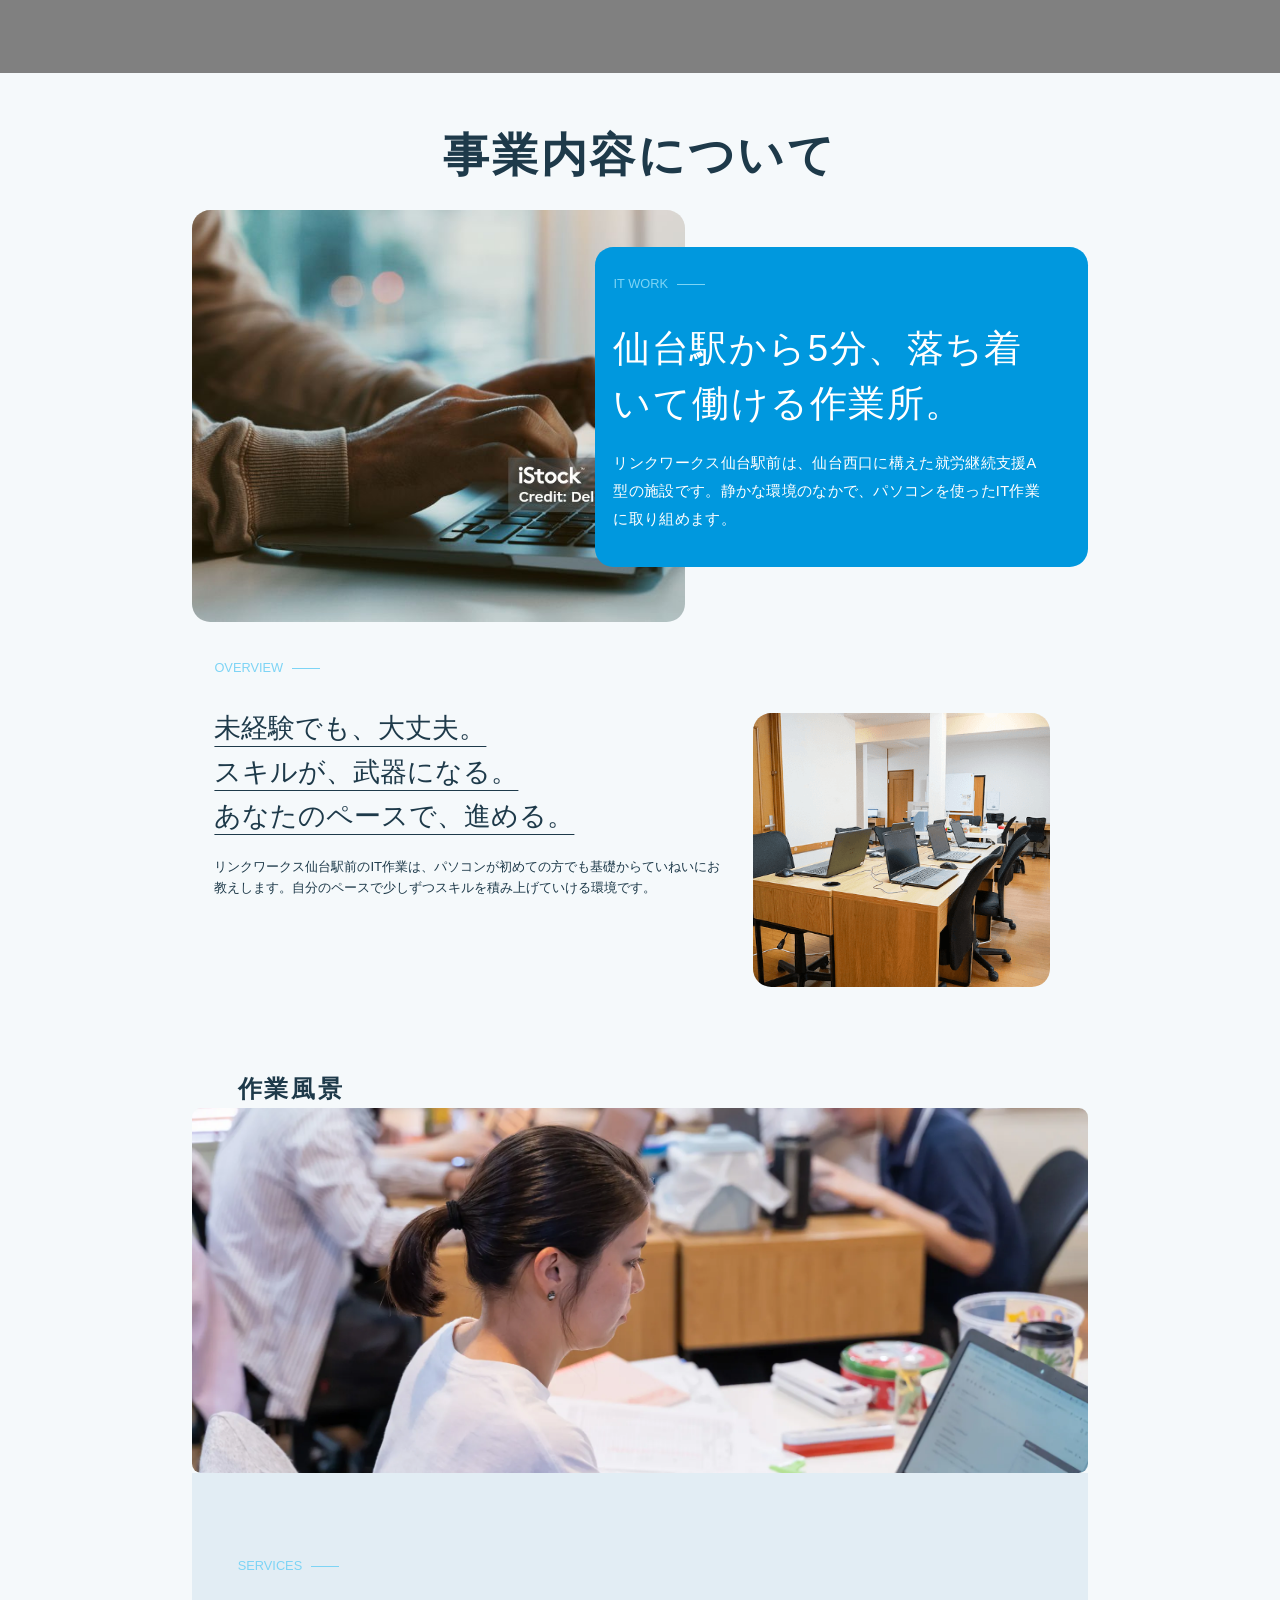
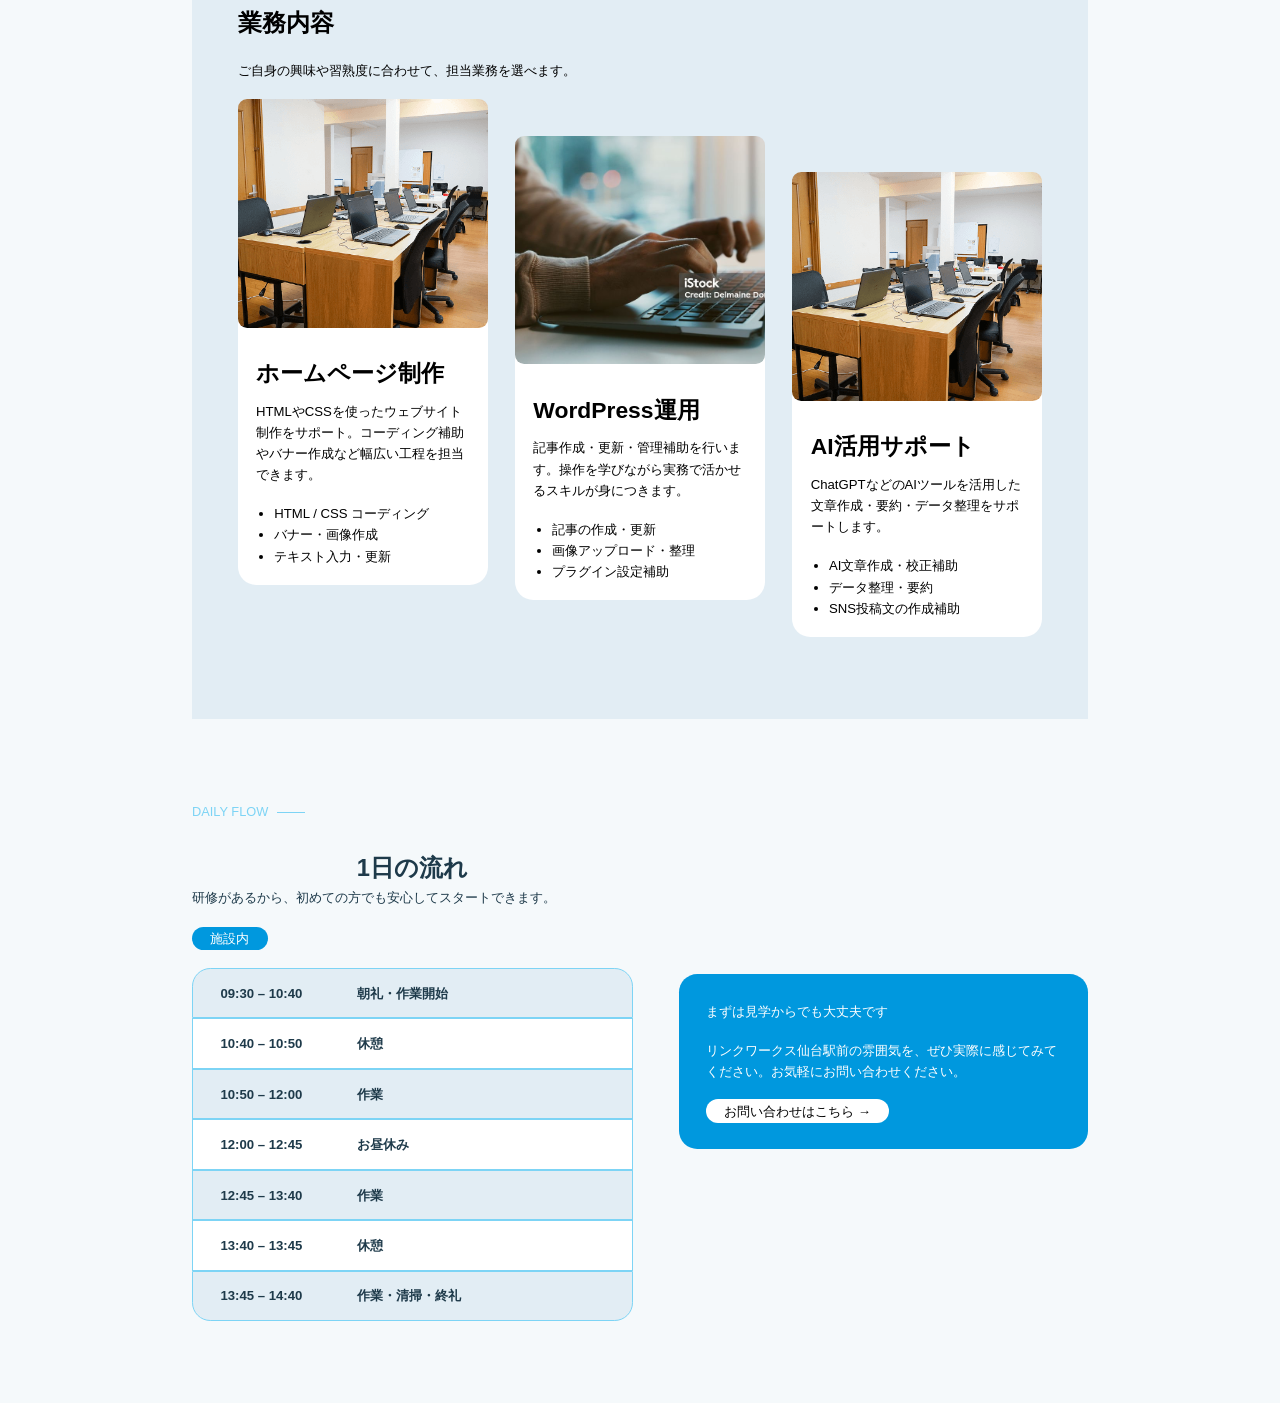
==== it_works.html @ bb48c573 "update" ====
<!doctype html>
<html lang="ja">
  <head>
    <meta charset="UTF-8" />
    <meta name="viewport" content="width=device-width, initial-scale=1.0" />
    <title>IT作業について | リンクワークス仙台駅前</title>
    <link rel="preconnect" href="https://fonts.googleapis.com" />
    <link rel="preconnect" href="https://fonts.gstatic.com" crossorigin />
    <link href="https://fonts.googleapis.com/css2?family=Noto+Serif+JP:wght@400;500;600;700&family=Zen+Maru+Gothic:wght@400;500;700&display=swap" rel="stylesheet" />
    <link rel="stylesheet" href="css/reset.css" />
    <link rel="stylesheet" href="css/style.css" />
    <link rel="stylesheet" href="css/it_works_style.css" />
  </head>
  <body>
    <header></header>
    <main>
      <!-- ===============================================
       メインビジュアル（画像＋パネル重ね）
       ============================================== -->
      <section class="hero_area">
        <h1 class="hero_title">事業内容について</h1>
        <img class="hero_image fade-up-el" src="img/IT作業風景.jpg" alt="デスク風景" />
        <!-- └ コンテンツ側（右） -->
        <div class="hero_content">
          <span class="main_label">IT WORK</span>
          <h2 class="hero_message">仙台駅から5分、落ち着いて働ける作業所。</h2>
          <p class="hero_description">リンクワークス仙台駅前は、仙台西口に構えた就労継続支援A型の施設です。静かな環境のなかで、パソコンを使ったIT作業に取り組めます。</p>
        </div>
      </section>
      <!-- ===============================================
       OVERVIEW【flex 横2列: テキスト側 + 画像側】
       =============================================== -->
      <section class="overview_area">
        <!-- └ テキスト側（左） -->
        <div class="overview_content">
          <span class="main_label">OVERVIEW</span>
          <h2 class="overview_title">未経験でも、大丈夫。<br />スキルが、武器になる。<br />あなたのペースで、進める。</h2>
          <p class="overview_description">リンクワークス仙台駅前のIT作業は、パソコンが初めての方でも基礎からていねいにお教えします。自分のペースで少しずつスキルを積み上げていける環境です。</p>
        </div>
        <!-- └ 画像側（右） -->
        <img class="overview_img" src="img/デスク風景.png" alt="落ち着いた雰囲気 of PC作業スペース" />
      </section>
      <!-- ===============================================
       作業風景
       =============================================== -->
      <section class="work_area">
        <h2 class="work_title">作業風景</h2>
        <img class="work_img" src="img/IT作業風景（ココア）.png" alt="" />
      </section>
      <!-- ===============================================
       業務内容【grid 横3列: カード + カード + カード】
       =============================================== -->
      <section class="service_area">
        <span class="main_label">SERVICES</span>
        <h2 class="service_title">業務内容</h2>
        <p class="service_lead">ご自身の興味や習熟度に合わせて、担当業務を選べます。</p>
        <!-- └ カードラッパー【flex 横3列: カード】 -->
        <div class="service_wrapper">
          <!-- └ カード -->
          <div class="service_item">
            <img class="service_img" src="img/デスク風景.png" alt="ホームページ制作の作業風景" />
            <p class="service_item_title">ホームページ制作</p>
            <p class="service_item_description">HTMLやCSSを使ったウェブサイト制作をサポート。コーディング補助やバナー作成など幅広い工程を担当できます。</p>
            <ul class="service_list">
              <li>HTML / CSS コーディング</li>
              <li>バナー・画像作成</li>
              <li>テキスト入力・更新</li>
            </ul>
          </div>
          <!-- └ カード -->
          <div class="service_item">
            <img class="service_img" src="img/IT作業風景.jpg" alt="WordPress運用の作業風景" />
            <p class="service_item_title">WordPress運用</p>
            <p class="service_item_description">記事作成・更新・管理補助を行います。操作を学びながら実務で活かせるスキルが身につきます。</p>
            <ul class="service_list">
              <li>記事の作成・更新</li>
              <li>画像アップロード・整理</li>
              <li>プラグイン設定補助</li>
            </ul>
          </div>
          <!-- └ カード -->
          <div class="service_item">
            <img class="service_img" src="img/デスク風景.png" alt="AI活用サポートの作業風景" />
            <p class="service_item_title">AI活用サポート</p>
            <p class="service_item_description">ChatGPTなどのAIツールを活用した文章作成・要約・データ整理をサポートします。</p>
            <ul class="service_list">
              <li>AI文章作成・校正補助</li>
              <li>データ整理・要約</li>
              <li>SNS投稿文の作成補助</li>
            </ul>
          </div>
        </div>
      </section>
      <!-- 一日の流れ CTAエリア -->
      <section class="flow_area">
        <!-- └ タイムライン側（左） -->
        <div class="flow_content">
          <span class="main_label">DAILY FLOW</span>
          <h2 class="flow_title">1日の流れ</h2>
          <p class="flow_lead">研修があるから、初めての方でも安心してスタートできます。</p>
          <button class="flow_button">施設内</button>
          <!-- タイムラインリスト -->
          <ul class="flow_list">
            <li class="flow_item">
              <span class="flow_time">09:30 – 10:40</span>
              <span class="flow_task">朝礼・作業開始</span>
            </li>
            <li class="flow_item">
              <span class="flow_time">10:40 – 10:50</span>
              <span class="flow_task">休憩</span>
            </li>
            <li class="flow_item">
              <span class="flow_time">10:50 – 12:00</span>
              <span class="flow_task">作業</span>
            </li>
            <li class="flow_item">
              <span class="flow_time">12:00 – 12:45</span>
              <span class="flow_task">お昼休み</span>
            </li>
            <li class="flow_item">
              <span class="flow_time">12:45 – 13:40</span>
              <span class="flow_task">作業</span>
            </li>
            <li class="flow_item">
              <span class="flow_time">13:40 – 13:45</span>
              <span class="flow_task">休憩</span>
            </li>
            <li class="flow_item">
              <span class="flow_time">13:45 – 14:40</span>
              <span class="flow_task">作業・清掃・終礼</span>
            </li>
          </ul>
        </div>
        <!-- └ CTAパネル側（右） -->
        <div class="flow_cta">
          <!-- CTAパネル -->
          <div class="cta_panel">
            <p class="cta_title">まずは見学からでも大丈夫です</p>
            <p class="cta_description">リンクワークス仙台駅前の雰囲気を、ぜひ実際に感じてみてください。お気軽にお問い合わせください。</p>
            <a class="cta_link" href="">お問い合わせはこちら →</a>
          </div>
        </div>
      </section>
    </main>
  </body>
</html>
---- css/style.css ----
/* デバイス共通 */
html {
  height: 100%;
}

body {
  height: 100%;
  font-size: 1.44rem;
  font-family: "M PLUS Rounded 1c", sans-serif;
}

main {
  width: 100%;
}

img {
  width: 100%;
  height: 100%;
}

header {
  width: 100%;
  height: 8rem;
  display: flex;
  justify-content: start;
  align-items: center;
  background-color: grey;
}

footer {
  width: 100%;
  height: 8rem;
  display: flex;
  justify-content: start;
  align-items: center;
  background-color: grey;
  position: sticky;
  top: 100vh;
}

h1 {
  font-family: "Noto Sans JP", sans-serif;
  font-weight: bold;
}

h2 {
  font-weight: bold;
}

/* PC表示 */
@media screen and (min-width:961px) {
  html {
    font-size: calc(10 / 1400 * 100vw);
  }

  body {
    width: 100%;
  }

  main,
  header,
  footer {
    padding: 0 15%;
  }

  h1 {
    font-size: 3.2rem;
  }

  h2 {
    font-size: 2.6rem;
  }

  h3 {
    font-size: 2.2rem;
  }
}

/* タブレット表示 */
@media screen and (max-width:960px) {
  html {
    font-size: calc(10 / 960 * 100vw);
  }

  main,
  header,
  footer {
    padding: 0 10%;
  }

  h1 {
    font-size: 2.8rem;
  }

  h2 {
    font-size: 2.4rem;
  }

  h3 {
    font-size: 2rem;
  }

}

/* スマホ表示 */
@media screen and (max-width:500px) {
  html {
    font-size: calc(10 / 500 * 100vw);
  }

  main,
  header,
  footer {
    padding: 0 5%;
  }

  h1 {
    font-size: 2.2rem;
  }

  h2 {
    font-size: 2rem;
  }

  h3 {
    font-size: 1.8rem;
  }

}
---- css/it_works_style.css ----
:root {
  --side-width: 5rem;
  --section-margin: 9rem; /* タイトルの上のラベル */
  --font-color: #1e3a4a;
  --cream: #f5f9fb; /* デフォルトの背景 */
}

body {
  color: var(--font-color);
  background: var(--cream);
  line-height: 1.6;
}

/* ┌─────────────────────────────────────────┐
   │ メインビジュアル                        │
   └─────────────────────────────────────────┘ */

/* メインビジュアル全体（画像＋パネル重ね） */
.hero_area {
  position: relative;
  padding-top: 5rem;
  margin-bottom: 4rem;
}

.hero_title {
  text-align: center;
  letter-spacing: 0.3rem;
  margin-bottom: 2rem;
  font-size: 5rem;
}

/* 背景画像（左） */
.hero_image {
  width: 55%;
  height: 45rem;
  object-fit: cover;
  border-radius: 2rem;
}

.fade-up-el {
  opacity: 1;
}

/* コンテンツパネル（右） */
.hero_content {
  position: absolute;
  bottom: 6rem;
  right: 0;
  width: 55%;
  height: 35rem;

  color: white;

  padding: 3rem 4rem 2rem 2rem;
  background-color: #0098de;
  border-radius: 2rem;
}

/* └ ラベル */
.main_label {
  display: block;
  font-size: 1.4rem;
  margin-bottom: 3rem;
  color: #7dd4f5;
}

.main_label::after {
  content: "";
  display: inline-block;

  width: 3rem;
  height: 0.1rem;
  background-color: #7dd4f5;

  vertical-align: middle;

  margin-left: 1rem;
}

/* └ 見出し */
.hero_message {
  font-size: 4rem;
  font-weight: 400;
  letter-spacing: 0.04em;
  line-height: 1.5;
  margin-bottom: 2rem;
}

/* └ 説明文 */
.hero_description {
  font-size: 1.6rem;
  letter-spacing: 0.02em;
  line-height: 1.9;
  margin-bottom: 2rem;
}

/* ┌─────────────────────────────────────────┐
   │ OVERVIEW                                │
   └─────────────────────────────────────────┘ */

/* 概要セクション */
.overview_area {
  display: flex;
  width: 95%;
  margin: 0 auto;
  gap: 3rem;
  margin-bottom: var(--section-margin);
}

/* └ テキスト側（左） */
.overview_content {
  width: 60%;
}

/* タイトル */
.overview_title {
  font-size: 3rem;
  font-weight: 400;
  text-decoration: underline;
  text-underline-offset: 1rem;
  text-decoration-thickness: 0.1rem;

  margin-bottom: 2rem;
}

/* └ 画像側（右） */
.overview_img {
  margin-top: 6rem;
  width: 35%;
  height: 30rem;
  object-fit: cover;
  border-radius: 2rem;
}

/* ┌─────────────────────────────────────────┐
   │ 作業風景                                │
   └─────────────────────────────────────────┘ */
.work_img {
  display: block;
  height: 40rem;
  object-fit: cover;
  margin: 0 auto;
  border-radius: 1rem;
}

.work_title {
  text-align: left;
  letter-spacing: 0.3rem;
  padding-left: var(--side-width);
}

/* ┌─────────────────────────────────────────┐
   │ 業務内容                                │
   └─────────────────────────────────────────┘ */

/* 業務内容エリア */
.service_area {
  padding: var(--section-margin) var(--side-width);
  margin-bottom: var(--section-margin);
  background-color: #e2edf4;
  color: black;
}

/* タイトル */
.service_title {
  margin-bottom: 2rem;
}

/* リード文 */
.service_lead {
  margin-bottom: 2rem;
}

/* カードラッパー */
.service_wrapper {
  display: flex;
  justify-content: space-between;
  align-items: flex-start;
  gap: 2rem;
}

/* └ カード */
.service_item {
  width: calc((100% - 6rem) / 3);
  background-color: white;
  border-radius: 2rem;
  color: black;
}

.service_item:nth-child(2) {
  margin-top: 4rem;
}
.service_item:nth-child(3) {
  margin-top: 8rem;
}

/* カード画像 */
.service_img {
  width: 100%;
  height: 25rem;
  object-fit: cover;
  border-radius: 1rem;
  margin-bottom: 3rem;
}

/* カードタイトル */
.service_item_title {
  font-size: 2.5rem;
  font-weight: bold;
  margin-bottom: 1rem;
  padding-left: 2rem;
}

/* カード説明文 */
.service_item_description {
  padding: 0 2rem;
  margin-bottom: 2rem;
}

/* リスト */
.service_list {
  padding: 0 2rem 2rem 4rem;
}

/* リスト項目 */
.service_list li {
  list-style: disc;
}

/* ┌─────────────────────────────────────────┐
   │ 一日の流れ　CTA                        │
   └─────────────────────────────────────────┘ */

/* 一日の流れ CTAエリア */
.flow_area {
  display: flex;
  align-items: center;
  justify-content: center;
  gap: 5rem;
  padding-bottom: var(--section-margin);
}

/* └ タイムライン側（左） */
.flow_content {
  width: 80%;
}

/* タイトル */
.flow_title {
  text-align: center;
}

/* リード文 */
.flow_lead {
  margin-bottom: 2rem;
}

/* 施設内ボタン */
.flow_button {
  padding: 0.1rem 2rem;
  background-color: #0098de;
  color: white;
  border-radius: 2rem;
  margin-bottom: 2rem;
}

/* タイムラインリスト */
.flow_list {
  list-style: none;
}

/* タイムラインの各行 */
.flow_item {
  display: flex;
  justify-content: flex-start;
  align-items: center;
  padding: 1rem;

  border-top: 0.1rem solid #7dd4f5;
  border-right: 0.1rem solid #7dd4f5;
  border-left: 0.1rem solid #7dd4f5;
  border-bottom: 0.1rem solid #7dd4f5;
}

.flow_item:nth-child(1) {
  border-radius: 2rem 2rem 0 0;
}

.flow_item:nth-last-child(1) {
  border-radius: 0 0 2rem 2rem;
}

.flow_item:nth-child(odd) {
  font-weight: bold;
  background-color: #e2edf4;
}

.flow_item:nth-child(even) {
  font-weight: bold;
  background-color: white;
}

/* └ 時刻（左） */
.flow_time {
  padding: 0.5rem 2rem;
}

/* └ 作業内容（右） */
.flow_task {
  padding-left: 4rem;
  display: block;
}

/* CTAパネル */
.cta_panel {
  padding: 3rem;
  background-color: #0098de;
  border-radius: 2rem;
  color: white;
}

/* CTAタイトル */
.cta_title {
  margin-bottom: 2rem;
}

/* CTA説明文 */
.cta_description {
  margin-bottom: 2rem;
}

/* CTAリンク */
.cta_link {
  background-color: white;
  color: black;
  padding: 0.5rem 2rem;
  border-radius: 2rem;
}
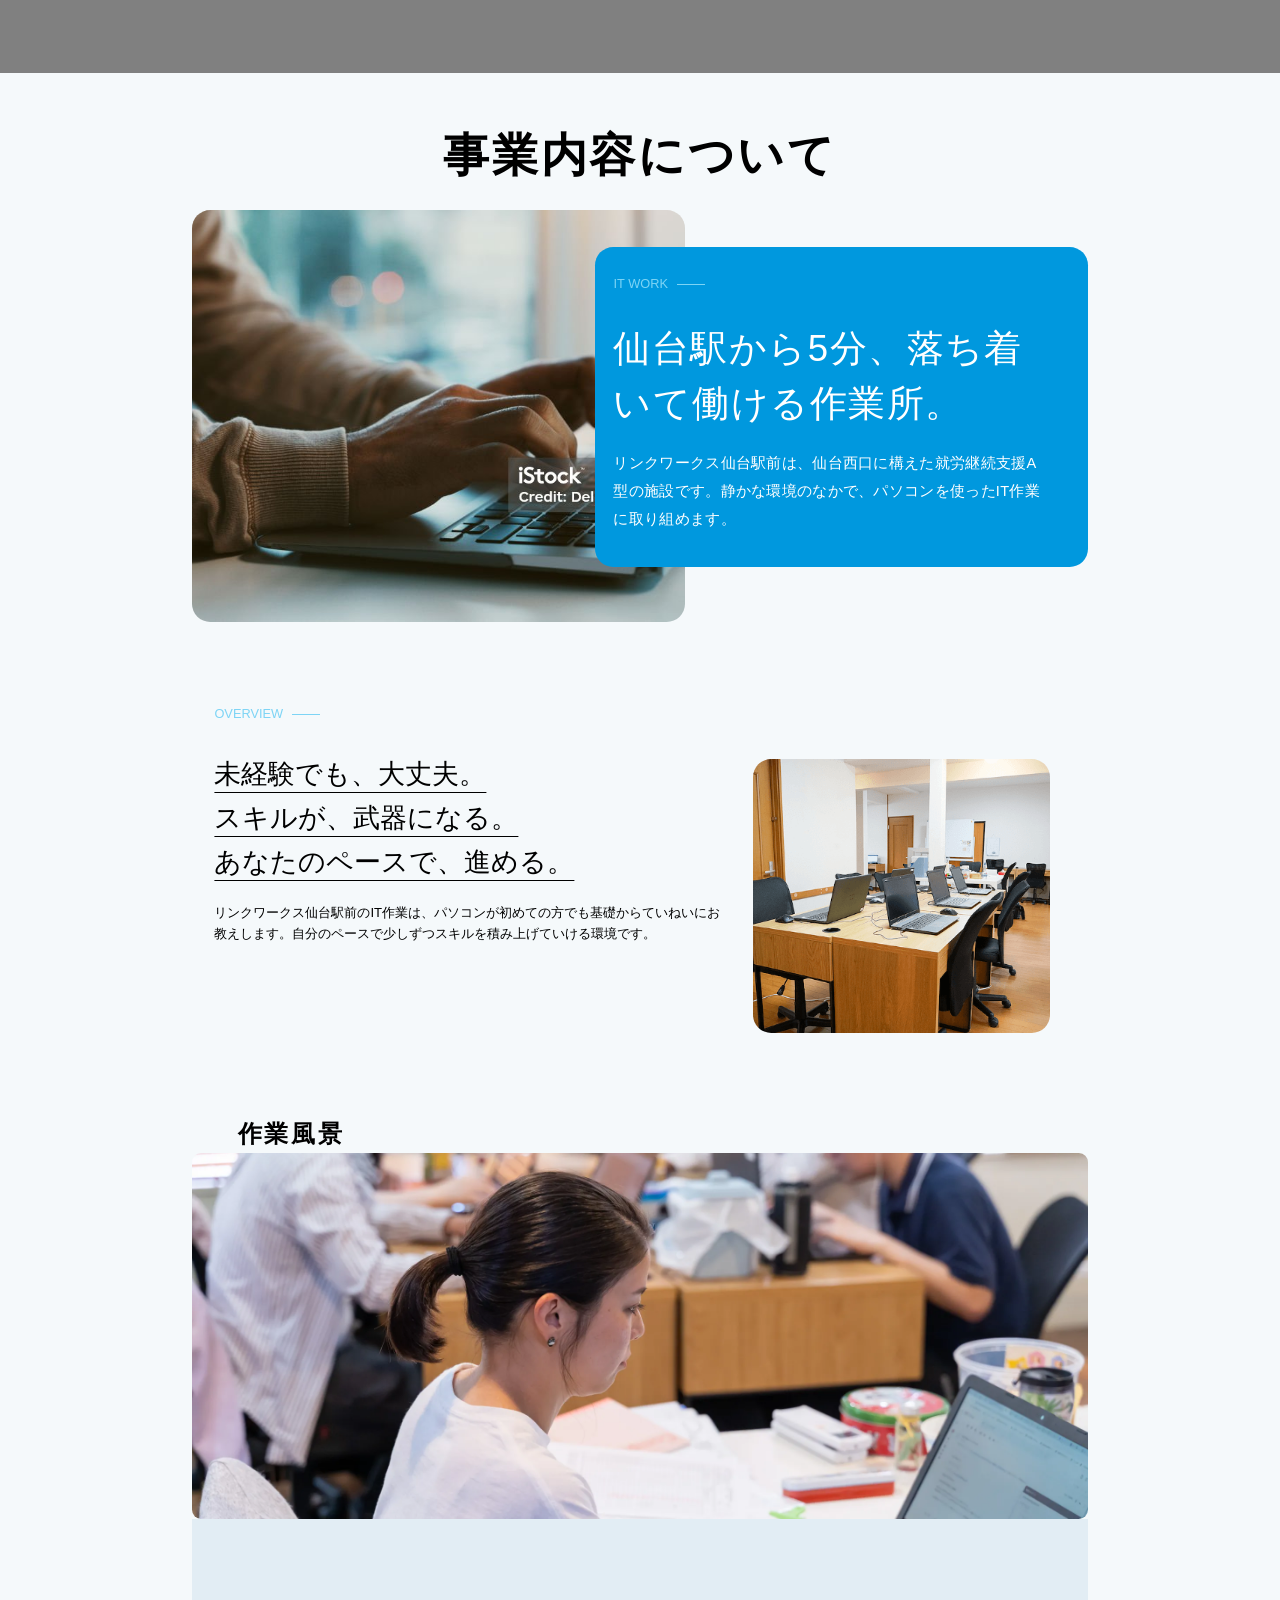
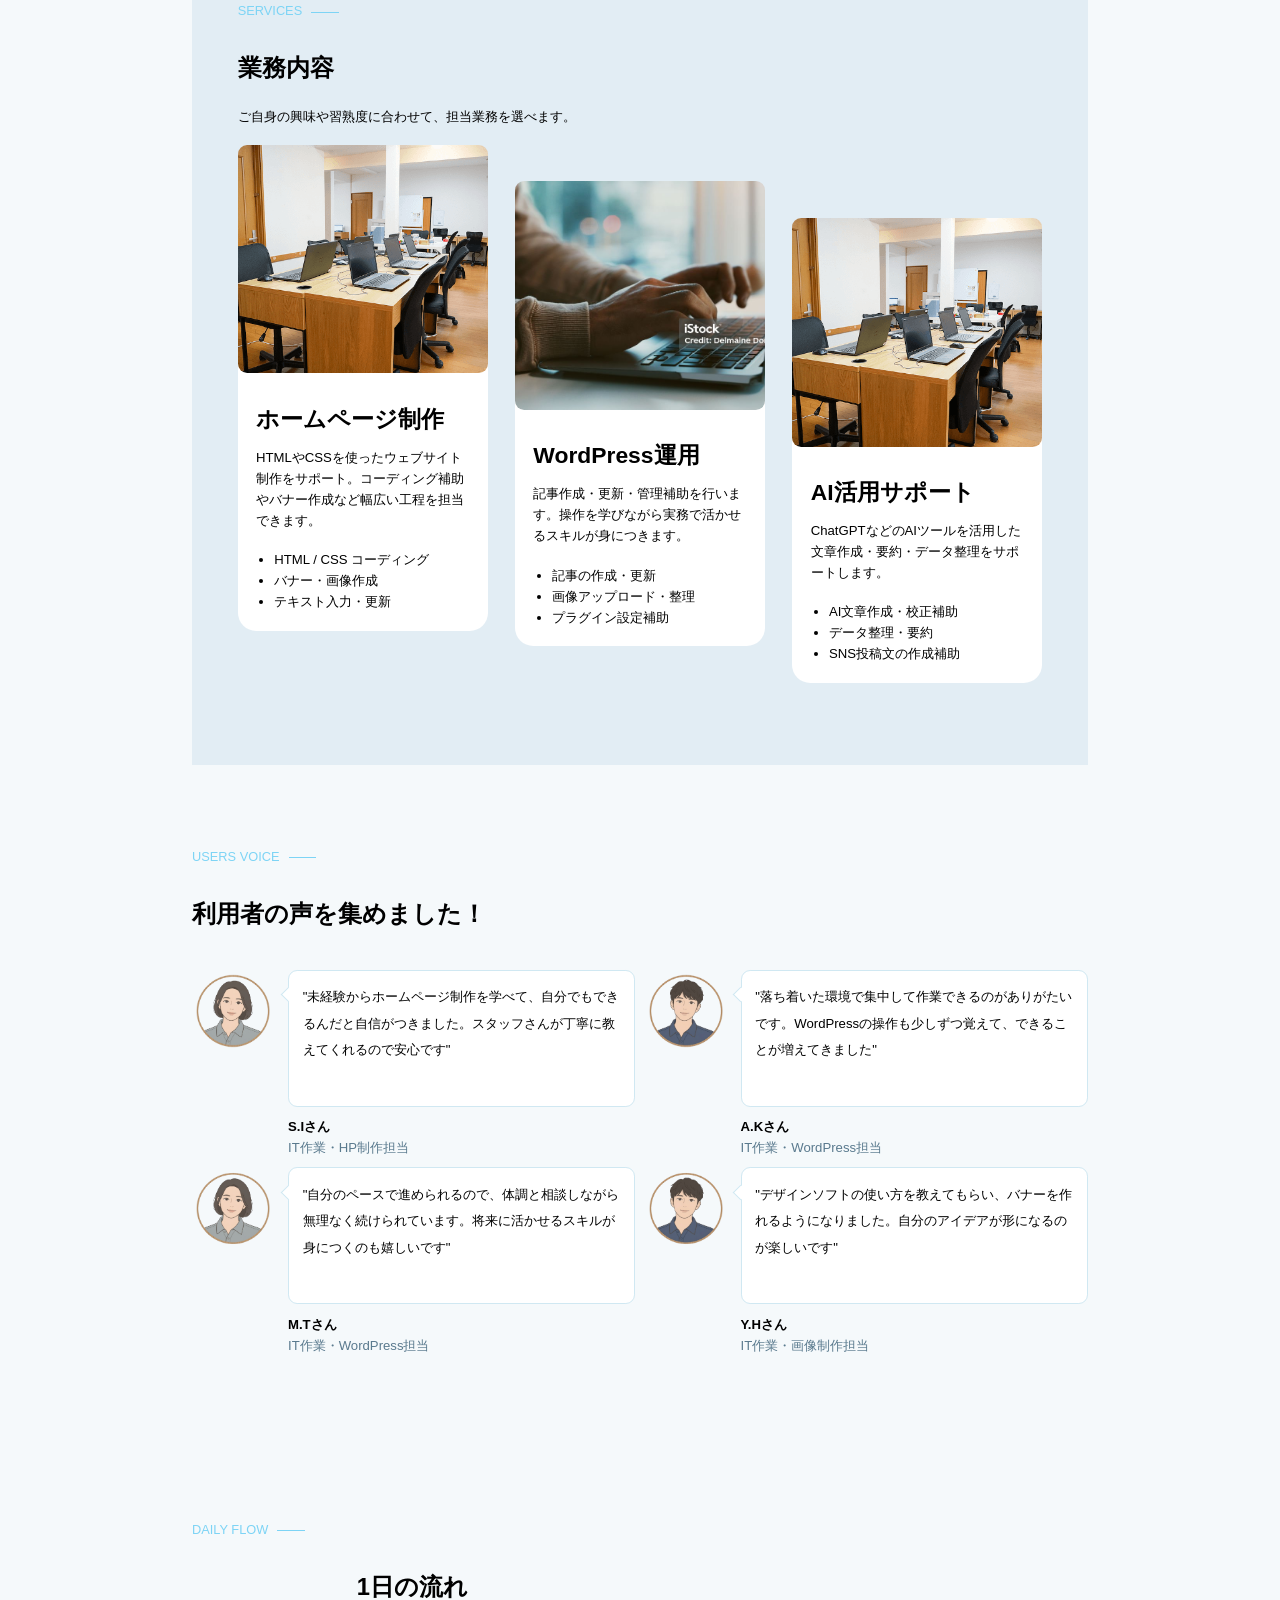
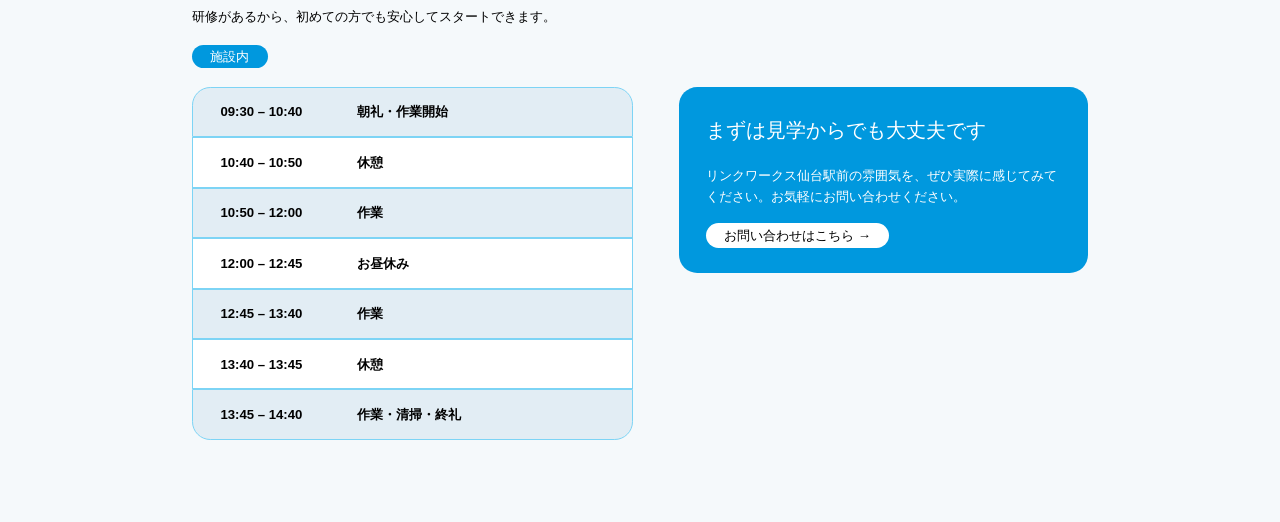
==== commit 35305dd4: "update" ====
--- a/it_works.html
+++ b/it_works.html
@@ -9,7 +9,7 @@
     <link href="https://fonts.googleapis.com/css2?family=Noto+Serif+JP:wght@400;500;600;700&family=Zen+Maru+Gothic:wght@400;500;700&display=swap" rel="stylesheet" />
     <link rel="stylesheet" href="css/reset.css" />
     <link rel="stylesheet" href="css/style.css" />
-    <link rel="stylesheet" href="css/it_works_style.css" />
+    <link rel="stylesheet" href="css/it_light_works.css" />
   </head>
   <body>
     <header></header>
@@ -38,7 +38,7 @@
           <p class="overview_description">リンクワークス仙台駅前のIT作業は、パソコンが初めての方でも基礎からていねいにお教えします。自分のペースで少しずつスキルを積み上げていける環境です。</p>
         </div>
         <!-- └ 画像側（右） -->
-        <img class="overview_img" src="img/デスク風景.png" alt="落ち着いた雰囲気 of PC作業スペース" />
+        <img class="overview_img" src="img/デスク風景.png" alt="落ち着いた雰囲気のPC作業スペース" />
       </section>
       <!-- ===============================================
        作業風景
@@ -48,7 +48,7 @@
         <img class="work_img" src="img/IT作業風景（ココア）.png" alt="" />
       </section>
       <!-- ===============================================
-       業務内容【grid 横3列: カード + カード + カード】
+       業務内容
        =============================================== -->
       <section class="service_area">
         <span class="main_label">SERVICES</span>
@@ -59,7 +59,7 @@
           <!-- └ カード -->
           <div class="service_item">
             <img class="service_img" src="img/デスク風景.png" alt="ホームページ制作の作業風景" />
-            <p class="service_item_title">ホームページ制作</p>
+            <h3 class="service_item_title">ホームページ制作</h3>
             <p class="service_item_description">HTMLやCSSを使ったウェブサイト制作をサポート。コーディング補助やバナー作成など幅広い工程を担当できます。</p>
             <ul class="service_list">
               <li>HTML / CSS コーディング</li>
@@ -70,7 +70,7 @@
           <!-- └ カード -->
           <div class="service_item">
             <img class="service_img" src="img/IT作業風景.jpg" alt="WordPress運用の作業風景" />
-            <p class="service_item_title">WordPress運用</p>
+            <h3 class="service_item_title">WordPress運用</h3>
             <p class="service_item_description">記事作成・更新・管理補助を行います。操作を学びながら実務で活かせるスキルが身につきます。</p>
             <ul class="service_list">
               <li>記事の作成・更新</li>
@@ -81,7 +81,7 @@
           <!-- └ カード -->
           <div class="service_item">
             <img class="service_img" src="img/デスク風景.png" alt="AI活用サポートの作業風景" />
-            <p class="service_item_title">AI活用サポート</p>
+            <h3 class="service_item_title">AI活用サポート</h3>
             <p class="service_item_description">ChatGPTなどのAIツールを活用した文章作成・要約・データ整理をサポートします。</p>
             <ul class="service_list">
               <li>AI文章作成・校正補助</li>
@@ -91,7 +91,61 @@
           </div>
         </div>
       </section>
-      <!-- 一日の流れ CTAエリア -->
+      <!-- ===============================================
+       利用者の声
+       =============================================== -->
+      <section class="voice_area">
+        <span class="main_label">USERS VOICE</span>
+        <h2 class="voice_title">利用者の声を集めました！</h2>
+        <div class="voice_wrapper">
+          <div class="voice_card">
+            <div class="voice_photo">
+              <img src="img/女性_利用者の声.png" alt="S.Iさん" />
+            </div>
+            <div class="voice_body">
+              <p class="voice_quote">"未経験からホームページ制作を学べて、自分でもできるんだと自信がつきました。スタッフさんが丁寧に教えてくれるので安心です"</p>
+              <p class="voice_name">S.Iさん</p>
+              <p class="voice_role">IT作業・HP制作担当</p>
+            </div>
+          </div>
+
+          <div class="voice_card">
+            <div class="voice_photo">
+              <img src="img/男性_利用者の声.png" alt="A.Kさん" />
+            </div>
+            <div class="voice_body">
+              <p class="voice_quote">"落ち着いた環境で集中して作業できるのがありがたいです。WordPressの操作も少しずつ覚えて、できることが増えてきました"</p>
+              <p class="voice_name">A.Kさん</p>
+              <p class="voice_role">IT作業・WordPress担当</p>
+            </div>
+          </div>
+
+          <div class="voice_card">
+            <div class="voice_photo">
+              <img src="img/女性_利用者の声.png" alt="M.Tさん" />
+            </div>
+            <div class="voice_body">
+              <p class="voice_quote">"自分のペースで進められるので、体調と相談しながら無理なく続けられています。将来に活かせるスキルが身につくのも嬉しいです"</p>
+              <p class="voice_name">M.Tさん</p>
+              <p class="voice_role">IT作業・WordPress担当</p>
+            </div>
+          </div>
+
+          <div class="voice_card">
+            <div class="voice_photo">
+              <img src="img/男性_利用者の声.png" alt="Y.Hさん" />
+            </div>
+            <div class="voice_body">
+              <p class="voice_quote">"デザインソフトの使い方を教えてもらい、バナーを作れるようになりました。自分のアイデアが形になるのが楽しいです"</p>
+              <p class="voice_name">Y.Hさん</p>
+              <p class="voice_role">IT作業・画像制作担当</p>
+            </div>
+          </div>
+        </div>
+      </section>
+      <!-- ===============================================
+       一日の流れ CTAエリア
+       =============================================== -->
       <section class="flow_area">
         <!-- └ タイムライン側（左） -->
         <div class="flow_content">
@@ -135,9 +189,9 @@
         <div class="flow_cta">
           <!-- CTAパネル -->
           <div class="cta_panel">
-            <p class="cta_title">まずは見学からでも大丈夫です</p>
+            <h3 class="cta_title">まずは見学からでも大丈夫です</h3>
             <p class="cta_description">リンクワークス仙台駅前の雰囲気を、ぜひ実際に感じてみてください。お気軽にお問い合わせください。</p>
-            <a class="cta_link" href="">お問い合わせはこちら →</a>
+            <a class="cta_link" href="#">お問い合わせはこちら →</a>
           </div>
         </div>
       </section>
--- a/css/it_light_works.css
+++ b/css/it_light_works.css
@@ -0,0 +1,510 @@
+:root {
+  --side-width: 5rem;
+  --section-margin: 9rem; /* セクション間のマージン */
+  --cream: #f5f9fb; /* デフォルトの背景 */
+}
+
+body {
+  background: var(--cream);
+  line-height: 1.6;
+}
+
+/* ┌─────────────────────────────────────────┐
+   │ メインビジュアル                        │
+   └─────────────────────────────────────────┘ */
+
+/* メインビジュアル全体（画像＋パネル重ね） */
+.hero_area {
+  position: relative;
+  padding-top: 5rem;
+  margin-bottom: var(--section-margin);
+}
+
+.hero_title {
+  text-align: center;
+  letter-spacing: 0.3rem;
+  margin-bottom: 2rem;
+  font-size: 5rem;
+}
+
+/* 背景画像（左） */
+.hero_image {
+  width: 55%;
+  height: 45rem;
+  object-fit: cover;
+  border-radius: 2rem;
+}
+
+/* コンテンツパネル（右） */
+.hero_content {
+  position: absolute;
+  bottom: 6rem;
+  right: 0;
+  width: 55%;
+  height: 35rem;
+
+  color: white;
+
+  padding: 3rem 4rem 2rem 2rem;
+  background-color: #0098de;
+  border-radius: 2rem;
+}
+
+/* └ ラベル */
+.main_label {
+  display: block;
+  font-size: 1.4rem;
+  margin-bottom: 3rem;
+  color: #7dd4f5;
+}
+
+.main_label::after {
+  content: "";
+  display: inline-block;
+
+  width: 3rem;
+  height: 0.1rem;
+  background-color: #7dd4f5;
+
+  vertical-align: middle;
+
+  margin-left: 1rem;
+}
+
+/* └ 見出し */
+.hero_message {
+  font-size: 4rem;
+  font-weight: 400;
+  letter-spacing: 0.04em;
+  line-height: 1.5;
+  margin-bottom: 2rem;
+}
+
+/* └ 説明文 */
+.hero_description {
+  font-size: 1.6rem;
+  letter-spacing: 0.02em;
+  line-height: 1.9;
+  margin-bottom: 2rem;
+}
+
+/* ┌─────────────────────────────────────────┐
+   │ OVERVIEW                                │
+   └─────────────────────────────────────────┘ */
+
+/* 概要セクション */
+.overview_area {
+  display: flex;
+  width: 95%;
+  margin: 0 auto;
+  gap: 3rem;
+  margin-bottom: var(--section-margin);
+}
+
+/* └ テキスト側（左） */
+.overview_content {
+  width: 60%;
+}
+
+/* タイトル */
+.overview_title {
+  font-size: 3rem;
+  font-weight: 400;
+  text-decoration: underline;
+  text-underline-offset: 1rem;
+  text-decoration-thickness: 0.1rem;
+
+  margin-bottom: 2rem;
+}
+
+/* └ 画像側（右） */
+.overview_img {
+  margin-top: 6rem;
+  width: 35%;
+  height: 30rem;
+  object-fit: cover;
+  border-radius: 2rem;
+}
+
+/* ┌─────────────────────────────────────────┐
+   │ 作業風景                                │
+   └─────────────────────────────────────────┘ */
+.work_img {
+  display: block;
+  height: 40rem;
+  object-fit: cover;
+  margin: 0 auto;
+  border-radius: 1rem;
+}
+
+.work_title {
+  text-align: left;
+  letter-spacing: 0.3rem;
+  padding-left: var(--side-width);
+}
+
+/* ┌─────────────────────────────────────────┐
+   │ 業務内容                                │
+   └─────────────────────────────────────────┘ */
+
+/* 業務内容エリア */
+.service_area {
+  padding: var(--section-margin) var(--side-width);
+  margin-bottom: var(--section-margin);
+  background-color: #e2edf4;
+  color: black;
+}
+
+/* タイトル */
+.service_title {
+  margin-bottom: 2rem;
+}
+
+/* リード文 */
+.service_lead {
+  margin-bottom: 2rem;
+}
+
+/* カードラッパー */
+.service_wrapper {
+  display: flex;
+  justify-content: space-between;
+  align-items: flex-start;
+  gap: 2rem;
+}
+
+/* └ カード */
+.service_item {
+  width: calc((100% - 6rem) / 3);
+  background-color: white;
+  border-radius: 2rem;
+}
+
+.service_item:nth-child(2) {
+  margin-top: 4rem;
+}
+.service_item:nth-child(3) {
+  margin-top: 8rem;
+}
+
+/* カード画像 */
+.service_img {
+  width: 100%;
+  height: 25rem;
+  object-fit: cover;
+  border-radius: 1rem;
+  margin-bottom: 3rem;
+}
+
+/* カードタイトル */
+.service_item_title {
+  font-size: 2.5rem;
+  font-weight: bold;
+  margin-bottom: 1rem;
+  padding-left: 2rem;
+}
+
+/* カード説明文 */
+.service_item_description {
+  padding: 0 2rem;
+  margin-bottom: 2rem;
+}
+
+/* リスト */
+.service_list {
+  padding: 0 2rem 2rem 4rem;
+}
+
+/* リスト項目 */
+.service_list li {
+  list-style: disc;
+}
+
+/* ┌─────────────────────────────────────────┐
+   │ 利用者の声                              │
+   └─────────────────────────────────────────┘ */
+
+/* セクション全体 */
+.voice_area {
+  padding-bottom: var(--section-margin);
+  margin-bottom: var(--section-margin);
+}
+
+.voice_title {
+  text-align: left;
+  margin-bottom: 4rem;
+}
+
+/* 2列グリッド */
+.voice_wrapper {
+  display: grid;
+  grid-template-columns: 1fr 1fr;
+  gap: 1rem;
+}
+
+/* カード: 写真(左) + 吹き出し+名前(右) */
+.voice_card {
+  display: flex;
+  gap: 1.5rem;
+  align-items: flex-start;
+}
+
+/* 丸い写真 */
+.voice_photo {
+  flex-shrink: 0;
+  width: 9rem;
+  height: 9rem;
+  border-radius: 50%;
+  overflow: hidden;
+}
+
+.voice_photo img {
+  width: 100%;
+  height: 100%;
+  object-fit: cover;
+}
+
+/* 吹き出し本体 */
+.voice_quote {
+  position: relative;
+  background: white;
+  border: 0.1rem solid #d0e8f2;
+  border-radius: 1rem;
+  padding: 1.5rem;
+  line-height: 2;
+  margin-bottom: 1rem;
+  min-height: 15rem;
+}
+
+/* 吹き出しの三角 */
+.voice_quote::before {
+  content: "";
+  position: absolute;
+  left: -0.7rem;
+  top: 2rem;
+  width: 1.2rem;
+  height: 1.2rem;
+  background: white;
+  border-left: 0.1rem solid #d0e8f2;
+  border-bottom: 0.1rem solid #d0e8f2;
+  transform: rotate(45deg);
+}
+
+/* 名前・役割 */
+.voice_name {
+  font-weight: bold;
+}
+
+.voice_role {
+  color: #5a7a8e;
+}
+
+/* ┌─────────────────────────────────────────┐
+   │ 一日の流れ　CTA                        │
+   └─────────────────────────────────────────┘ */
+
+/* 一日の流れ CTAエリア */
+.flow_area {
+  display: flex;
+  align-items: center;
+  justify-content: center;
+  gap: 5rem;
+  padding-bottom: var(--section-margin);
+}
+
+/* └ タイムライン側（左） */
+.flow_content {
+  width: 80%;
+}
+
+/* タイトル */
+.flow_title {
+  text-align: center;
+}
+
+/* リード文 */
+.flow_lead {
+  margin-bottom: 2rem;
+}
+
+/* 施設内ボタン */
+.flow_button {
+  padding: 0.1rem 2rem;
+  background-color: #0098de;
+  color: white;
+  border-radius: 2rem;
+  margin-bottom: 2rem;
+}
+
+/* タイムラインリスト */
+.flow_list {
+  list-style: none;
+}
+
+/* タイムラインの各行 */
+.flow_item {
+  display: flex;
+  justify-content: flex-start;
+  align-items: center;
+  padding: 1rem;
+  font-weight: bold;
+
+  border: 0.1rem solid #7dd4f5;
+}
+
+.flow_item:nth-child(1) {
+  border-radius: 2rem 2rem 0 0;
+}
+
+.flow_item:nth-last-child(1) {
+  border-radius: 0 0 2rem 2rem;
+}
+
+.flow_item:nth-child(odd) {
+  background-color: #e2edf4;
+}
+
+.flow_item:nth-child(even) {
+  background-color: white;
+}
+
+/* └ 時刻（左） */
+.flow_time {
+  padding: 0.5rem 2rem;
+}
+
+/* └ 作業内容（右） */
+.flow_task {
+  padding-left: 4rem;
+}
+
+/* CTAパネル */
+.cta_panel {
+  padding: 3rem;
+  background-color: #0098de;
+  border-radius: 2rem;
+  color: white;
+}
+
+/* CTAタイトル */
+.cta_title {
+  margin-bottom: 2rem;
+}
+
+/* CTA説明文 */
+.cta_description {
+  margin-bottom: 2rem;
+}
+
+/* CTAリンク */
+.cta_link {
+  background-color: white;
+  color: black;
+  padding: 0.5rem 2rem;
+  border-radius: 2rem;
+}
+
+/* ┌─────────────────────────────────────────┐
+   │ タブレット　向けレスポンシブ                   │
+   └─────────────────────────────────────────┘ */
+
+@media (max-width: 960px) {
+  /* └ 見出し */
+  .hero_message {
+    font-size: 3rem;
+  }
+}
+
+/* ┌─────────────────────────────────────────┐
+   │ スマホ　向けレスポンシブ                   │
+   └─────────────────────────────────────────┘ */
+
+@media (max-width: 500px) {
+  :root {
+    --side-width: 1rem;
+  }
+
+  /* ┌─────────────────────────────────────────┐
+   │ メインビジュアル                        │
+   └─────────────────────────────────────────┘ */
+
+  /* メインビジュアル全体（画像＋パネル重ね） */
+  .hero_area {
+    display: flex;
+    flex-direction: column;
+    gap: 3rem;
+  }
+
+  .hero_title {
+    font-size: 4rem;
+  }
+
+  /* コンテンツパネル（右） */
+  .hero_content {
+    position: static;
+    width: 100%;
+    height: 43rem;
+  }
+
+  /* 背景画像（左） */
+  .hero_image {
+    width: 100%;
+  }
+
+  /* └ テキスト側（左） */
+  .overview_content {
+    width: 100%;
+  }
+
+  /* タイトル */
+  .overview_title {
+    width: 100%;
+    font-size: 2.3rem;
+  }
+
+  /* └ 画像側（右） */
+  .overview_img {
+    display: none;
+  }
+
+  /* ┌─────────────────────────────────────────┐
+   │ 利用者の声                              │
+   └─────────────────────────────────────────┘ */
+
+  /* 2列グリッド */
+  .voice_wrapper {
+    grid-template-columns: 1fr;
+  }
+
+  /* ┌─────────────────────────────────────────┐
+   │ 業務内容                                │
+   └─────────────────────────────────────────┘ */
+
+  /* カードラッパー */
+  .service_wrapper {
+    flex-direction: column;
+    align-items: center;
+    gap: 3rem;
+  }
+
+  /* └ カード */
+  .service_item {
+    width: 100%;
+  }
+
+  .service_item:nth-child(2) {
+    margin-top: 0rem;
+  }
+  .service_item:nth-child(3) {
+    margin-top: 0rem;
+  }
+
+  /* ┌─────────────────────────────────────────┐
+   │ 一日の流れ　CTA                        │
+   └─────────────────────────────────────────┘ */
+  /* 一日の流れ CTAエリア */
+  .flow_area {
+    flex-direction: column;
+    gap: 3rem;
+  }
+}
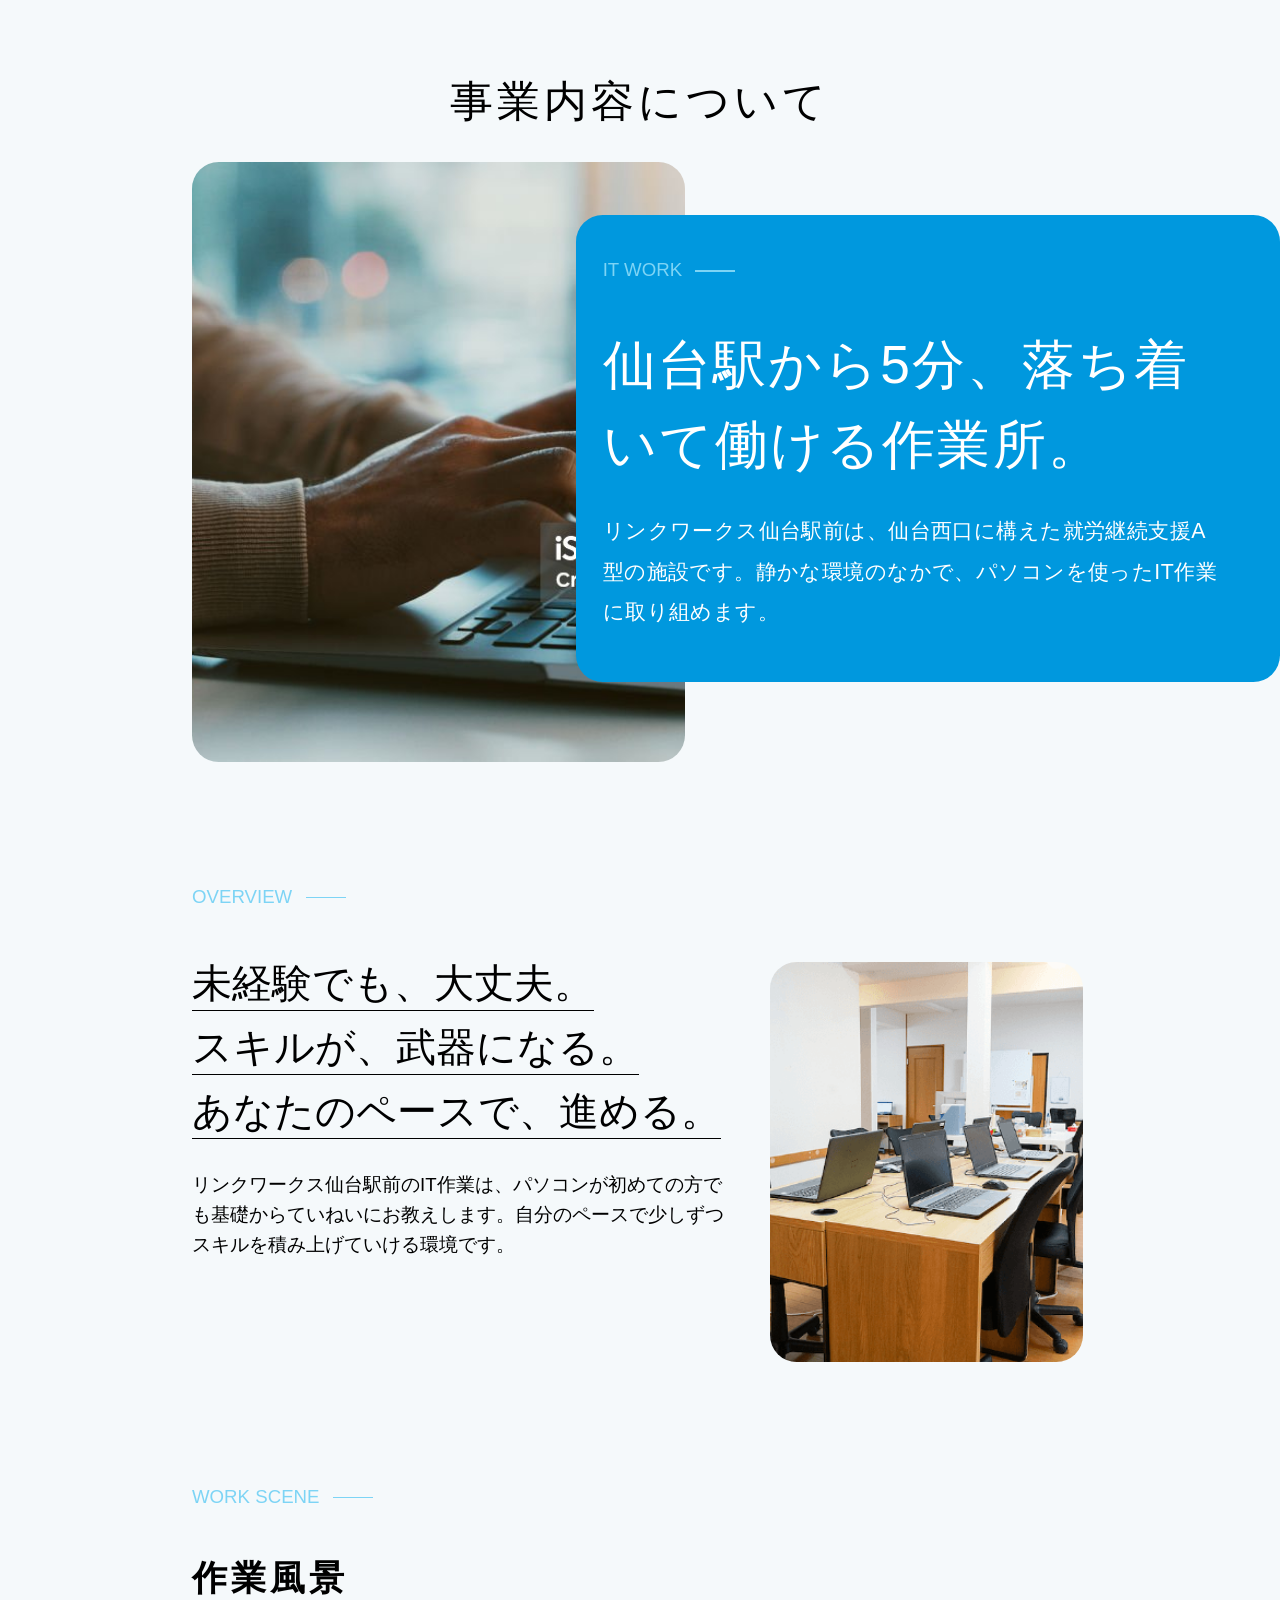
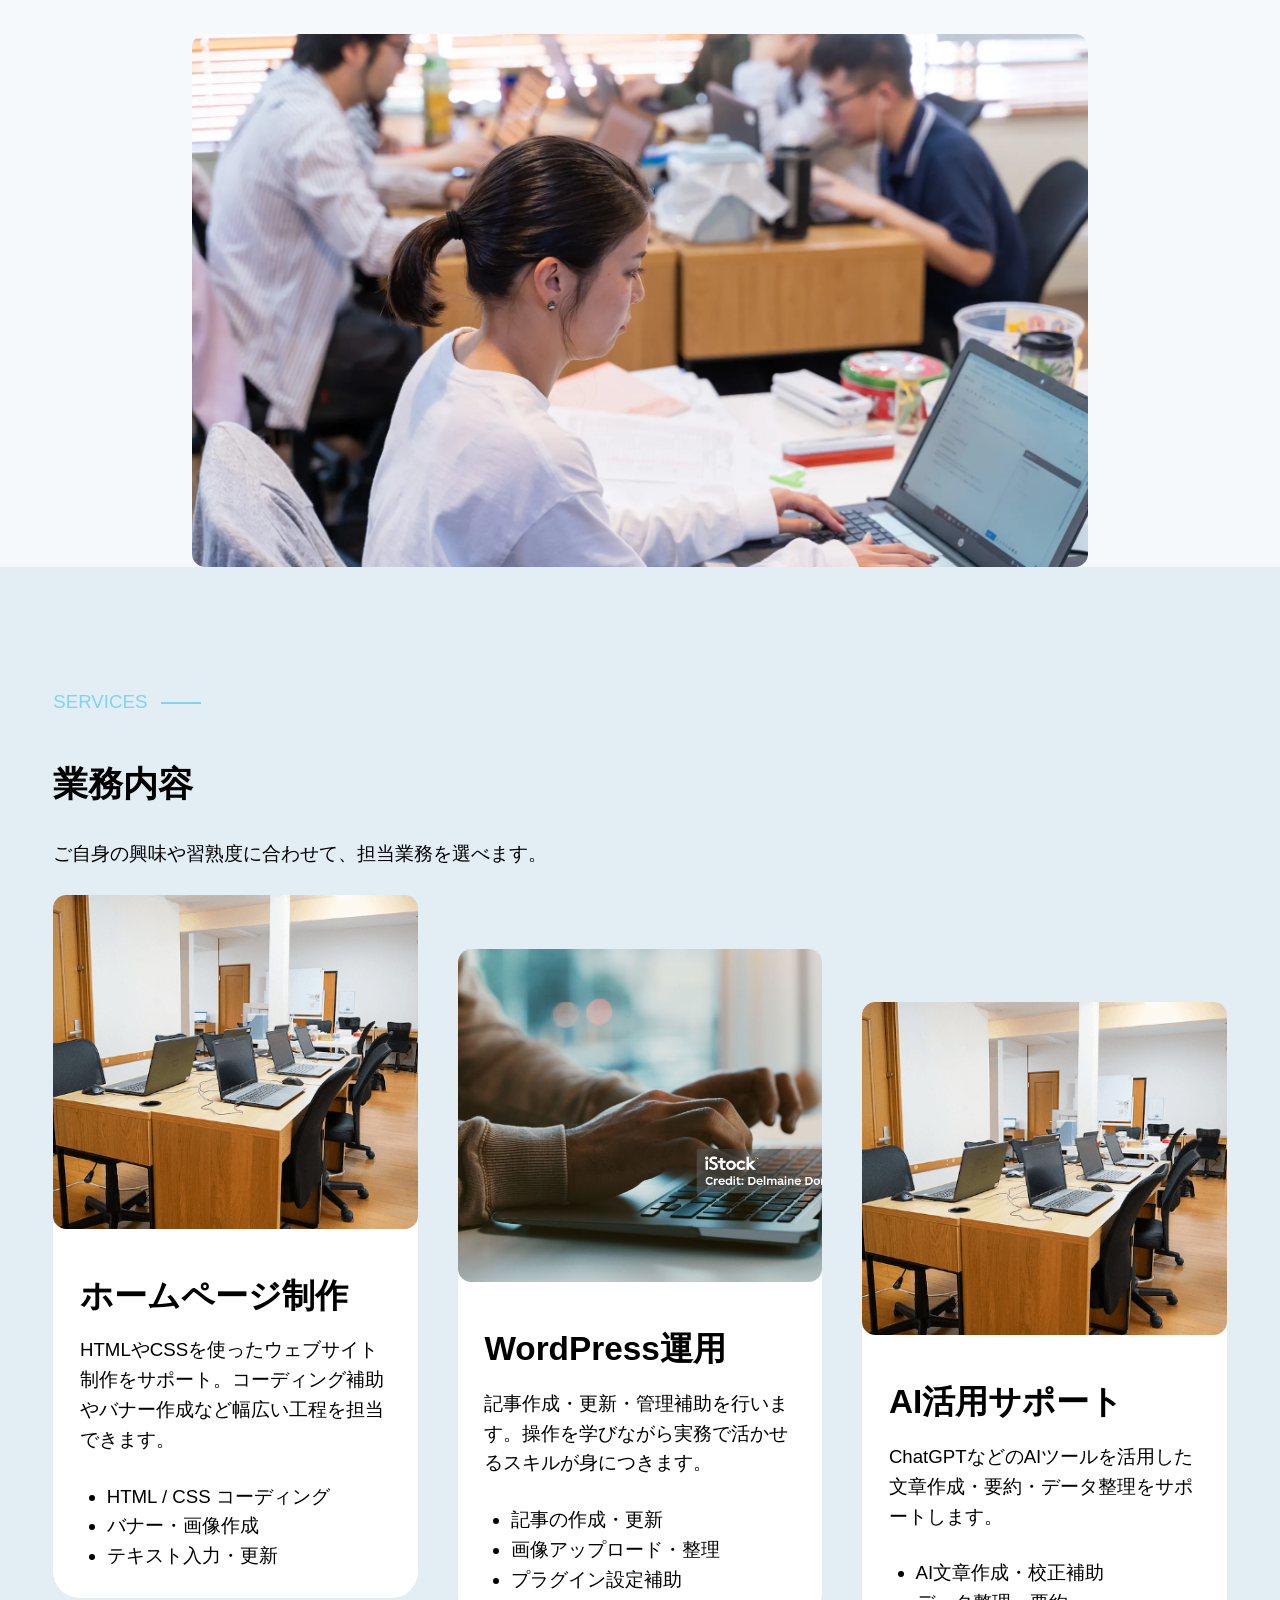
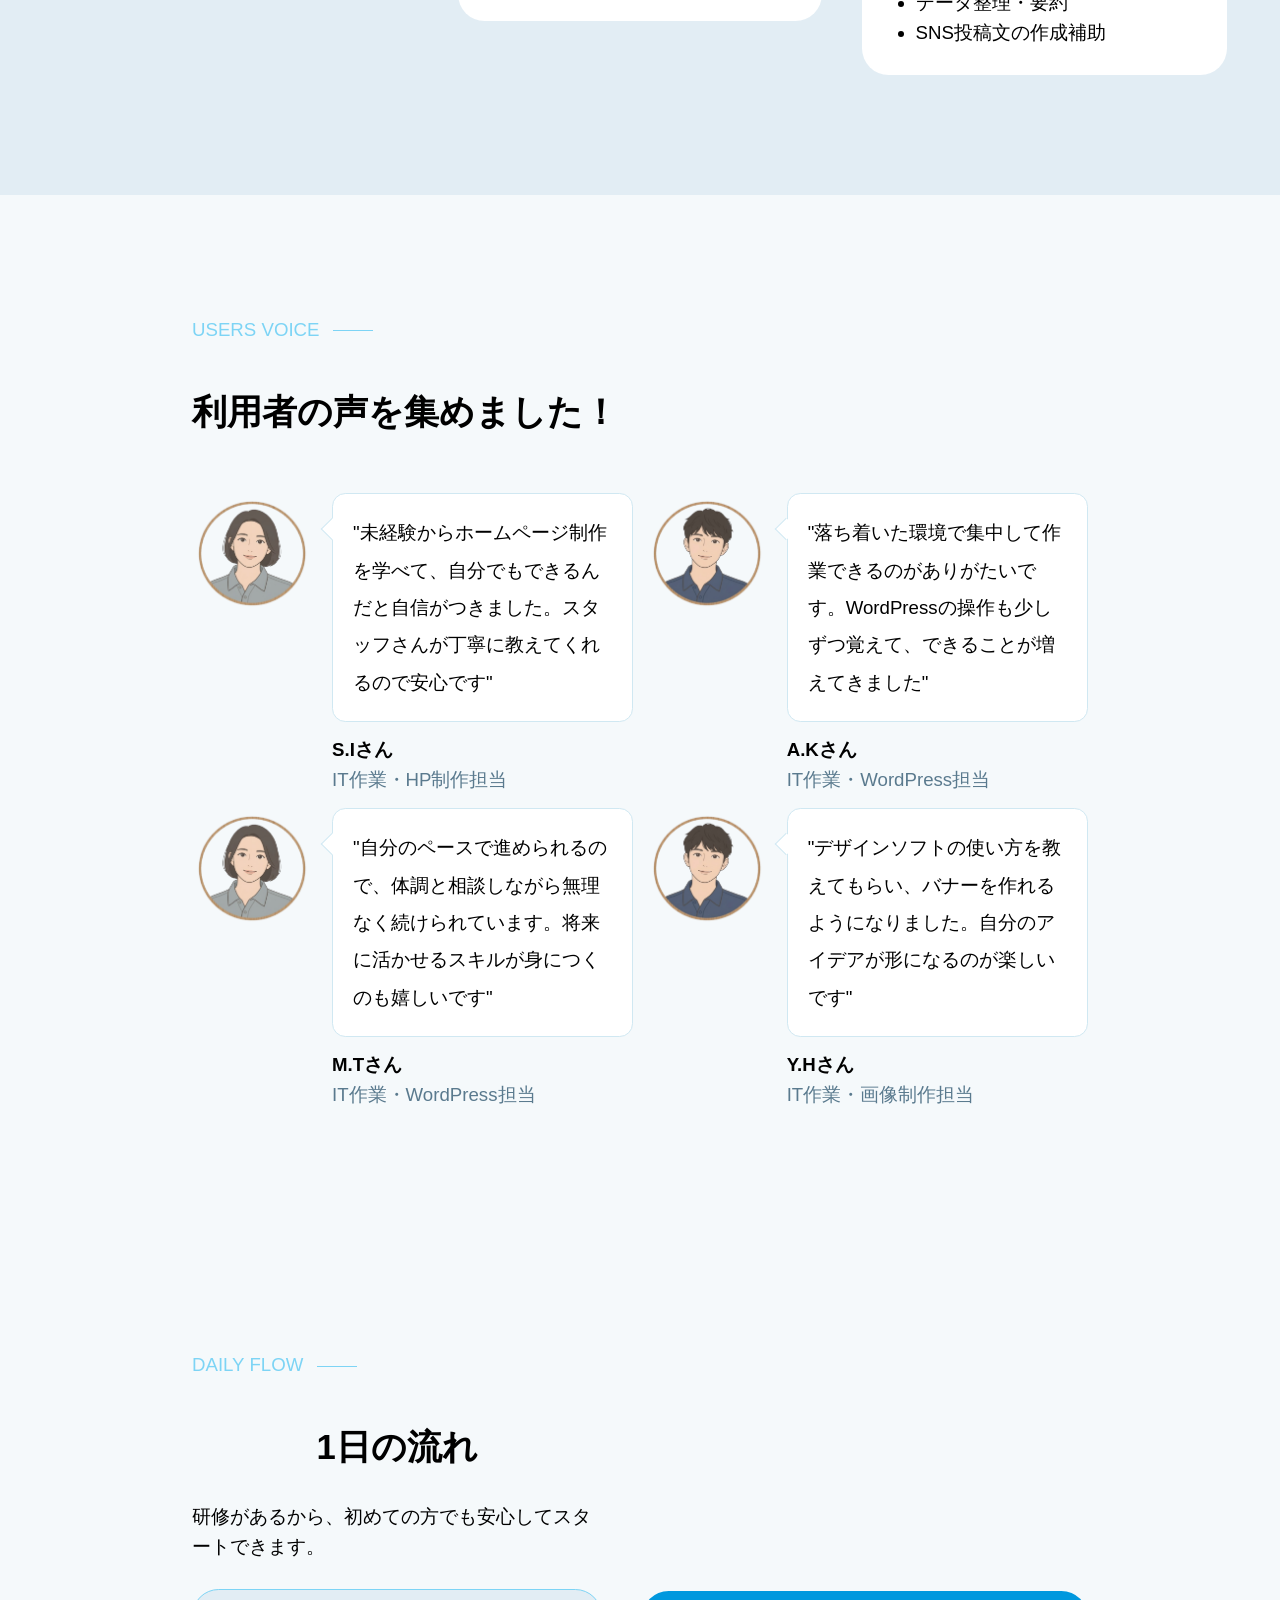
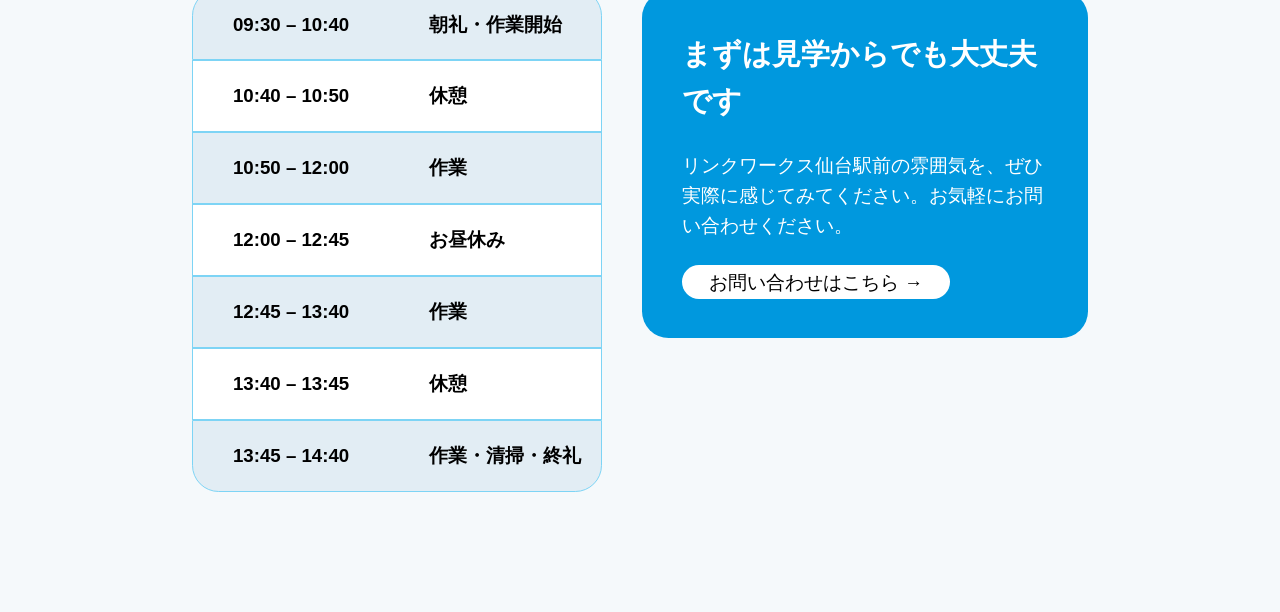
==== commit aef224ad: "update Co-Authored-By: Claude Sonnet 4.6 <noreply@anthropic.com>" ====
--- a/it_works.html
+++ b/it_works.html
@@ -44,6 +44,7 @@
        作業風景
        =============================================== -->
       <section class="work_area">
+        <span class="main_label">WORK SCENE</span>
         <h2 class="work_title">作業風景</h2>
         <img class="work_img" src="img/IT作業風景（ココア）.png" alt="" />
       </section>
@@ -152,7 +153,6 @@
           <span class="main_label">DAILY FLOW</span>
           <h2 class="flow_title">1日の流れ</h2>
           <p class="flow_lead">研修があるから、初めての方でも安心してスタートできます。</p>
-          <button class="flow_button">施設内</button>
           <!-- タイムラインリスト -->
           <ul class="flow_list">
             <li class="flow_item">
--- a/css/style.css
+++ b/css/style.css
@@ -1,11 +1,13 @@
 /* デバイス共通 */
 html {
   height: 100%;
+  font-size: calc(10 / 960 * 100vw);
 }
 
 body {
+  width: 100%;
   height: 100%;
-  font-size: 1.44rem;
+  font-size: 1.4rem;
   font-family: "M PLUS Rounded 1c", sans-serif;
 }
 
@@ -16,102 +18,64 @@
 img {
   width: 100%;
   height: 100%;
-}
-
-header {
-  width: 100%;
-  height: 8rem;
-  display: flex;
-  justify-content: start;
-  align-items: center;
-  background-color: grey;
+  object-fit: cover;
 }
 
 footer {
   width: 100%;
   height: 8rem;
   display: flex;
-  justify-content: start;
-  align-items: center;
-  background-color: grey;
+  justify-content: center;
+  align-items: end;
   position: sticky;
   top: 100vh;
 }
 
-h1 {
+h2 {
   font-family: "Noto Sans JP", sans-serif;
   font-weight: bold;
 }
 
-h2 {
+h3 {
   font-weight: bold;
 }
 
 /* PC表示 */
-@media screen and (min-width:961px) {
-  html {
-    font-size: calc(10 / 1400 * 100vw);
-  }
-
-  body {
-    width: 100%;
-  }
-
-  main,
-  header,
-  footer {
-    padding: 0 15%;
-  }
-
-  h1 {
-    font-size: 3.2rem;
-  }
-
-  h2 {
-    font-size: 2.6rem;
-  }
-
-  h3 {
-    font-size: 2.2rem;
-  }
+header,
+footer {
+  padding: 0 2%;
 }
 
-/* タブレット表示 */
-@media screen and (max-width:960px) {
-  html {
-    font-size: calc(10 / 960 * 100vw);
-  }
+section {
+  padding: 0 15%;
+}
 
-  main,
-  header,
-  footer {
-    padding: 0 10%;
-  }
+h1 {
+  font-size: 3.2rem;
+}
 
-  h1 {
-    font-size: 2.8rem;
-  }
+h2 {
+  font-size: 2.6rem;
+  margin-bottom: 2rem;
+}
 
-  h2 {
-    font-size: 2.4rem;
-  }
-
-  h3 {
-    font-size: 2rem;
-  }
-
+h3 {
+  font-size: 2.2rem;
 }
 
 /* スマホ表示 */
-@media screen and (max-width:500px) {
+@media screen and (max-width: 960px) {
   html {
-    font-size: calc(10 / 500 * 100vw);
+    font-size: calc(10 / 400 * 100vw);
   }
 
-  main,
   header,
   footer {
-    padding: 0 5%;
+    padding: 0 3%;
+  }
+
+  section {
+    padding: 0 10%;
   }
 
   h1 {
@@ -125,5 +89,4 @@
   h3 {
     font-size: 1.8rem;
   }
-
-}+}
--- a/css/it_light_works.css
+++ b/css/it_light_works.css
@@ -1,5 +1,4 @@
 :root {
-  --side-width: 5rem;
   --section-margin: 9rem; /* セクション間のマージン */
   --cream: #f5f9fb; /* デフォルトの背景 */
 }
@@ -24,7 +23,6 @@
   text-align: center;
   letter-spacing: 0.3rem;
   margin-bottom: 2rem;
-  font-size: 5rem;
 }
 
 /* 背景画像（左） */
@@ -95,7 +93,6 @@
 /* 概要セクション */
 .overview_area {
   display: flex;
-  width: 95%;
   margin: 0 auto;
   gap: 3rem;
   margin-bottom: var(--section-margin);
@@ -140,7 +137,6 @@
 .work_title {
   text-align: left;
   letter-spacing: 0.3rem;
-  padding-left: var(--side-width);
 }
 
 /* ┌─────────────────────────────────────────┐
@@ -149,8 +145,8 @@
 
 /* 業務内容エリア */
 .service_area {
-  padding: var(--section-margin) var(--side-width);
   margin-bottom: var(--section-margin);
+  padding: var(--section-margin) 4rem;
   background-color: #e2edf4;
   color: black;
 }
@@ -308,13 +304,13 @@
   display: flex;
   align-items: center;
   justify-content: center;
-  gap: 5rem;
+  gap: 3rem;
   padding-bottom: var(--section-margin);
 }
 
 /* └ タイムライン側（左） */
 .flow_content {
-  width: 80%;
+  width: 100%;
 }
 
 /* タイトル */
@@ -324,15 +320,6 @@
 
 /* リード文 */
 .flow_lead {
-  margin-bottom: 2rem;
-}
-
-/* 施設内ボタン */
-.flow_button {
-  padding: 0.1rem 2rem;
-  background-color: #0098de;
-  color: white;
-  border-radius: 2rem;
   margin-bottom: 2rem;
 }
 
@@ -380,6 +367,7 @@
 
 /* CTAパネル */
 .cta_panel {
+  margin-top: 6.5rem;
   padding: 3rem;
   background-color: #0098de;
   border-radius: 2rem;
@@ -420,10 +408,6 @@
    └─────────────────────────────────────────┘ */
 
 @media (max-width: 500px) {
-  :root {
-    --side-width: 1rem;
-  }
-
   /* ┌─────────────────────────────────────────┐
    │ メインビジュアル                        │
    └─────────────────────────────────────────┘ */
@@ -487,6 +471,14 @@
     gap: 3rem;
   }
 
+  /* 業務内容エリア */
+  .service_area {
+    padding: var(--section-margin) 10%;
+    margin-bottom: var(--section-margin);
+    background-color: #e2edf4;
+    color: black;
+  }
+
   /* └ カード */
   .service_item {
     width: 100%;
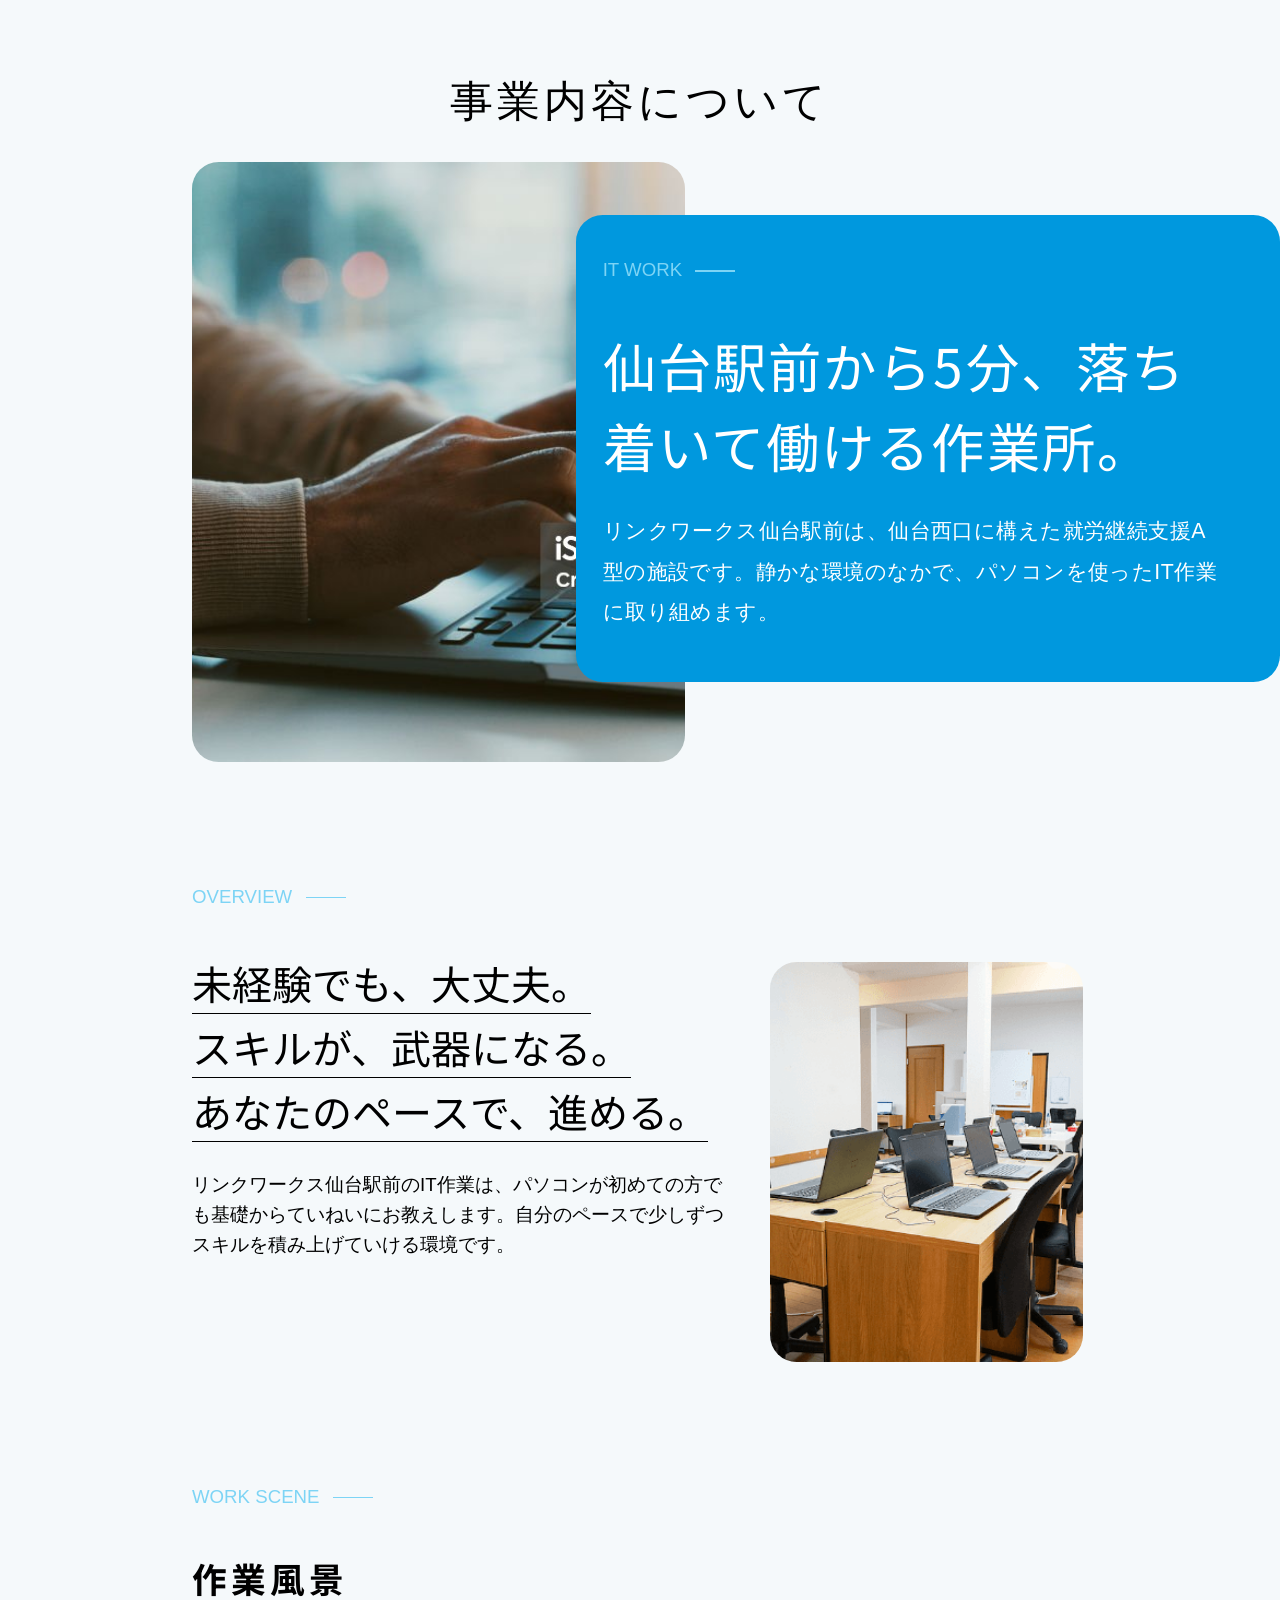
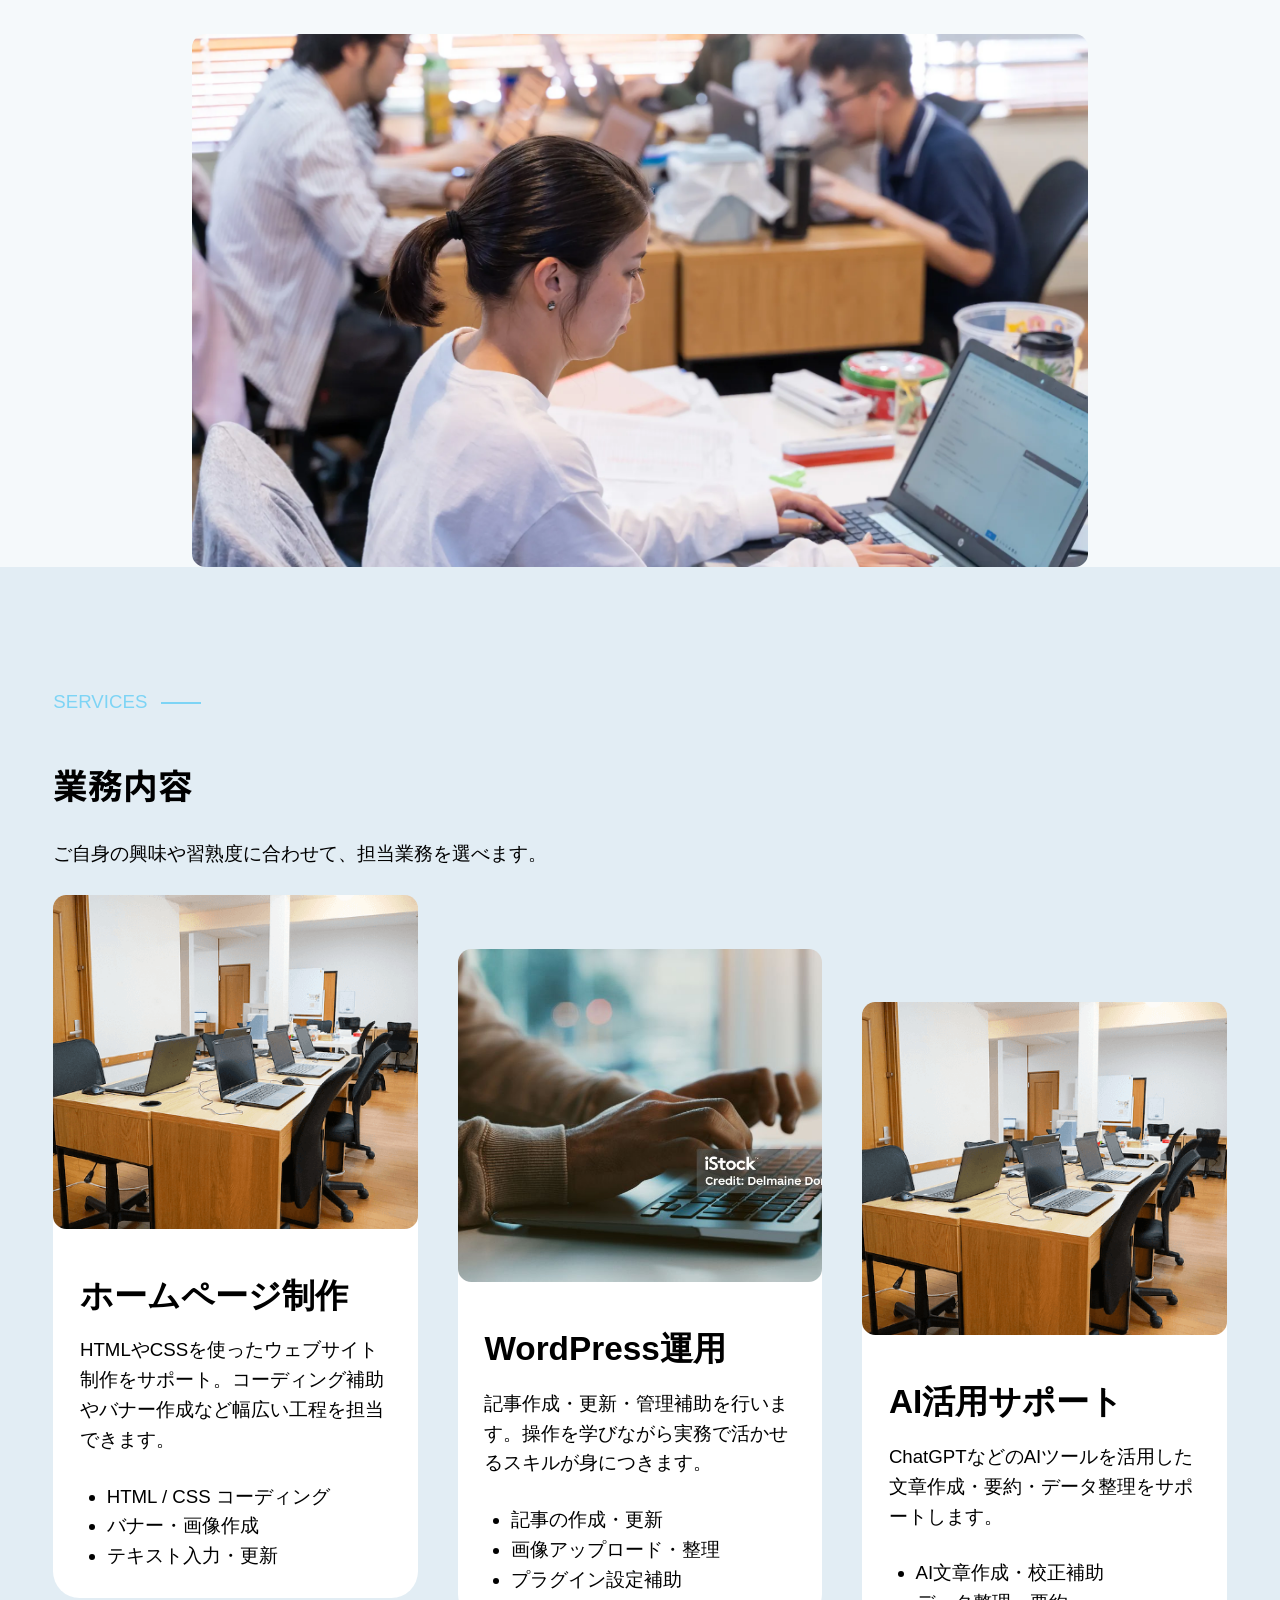
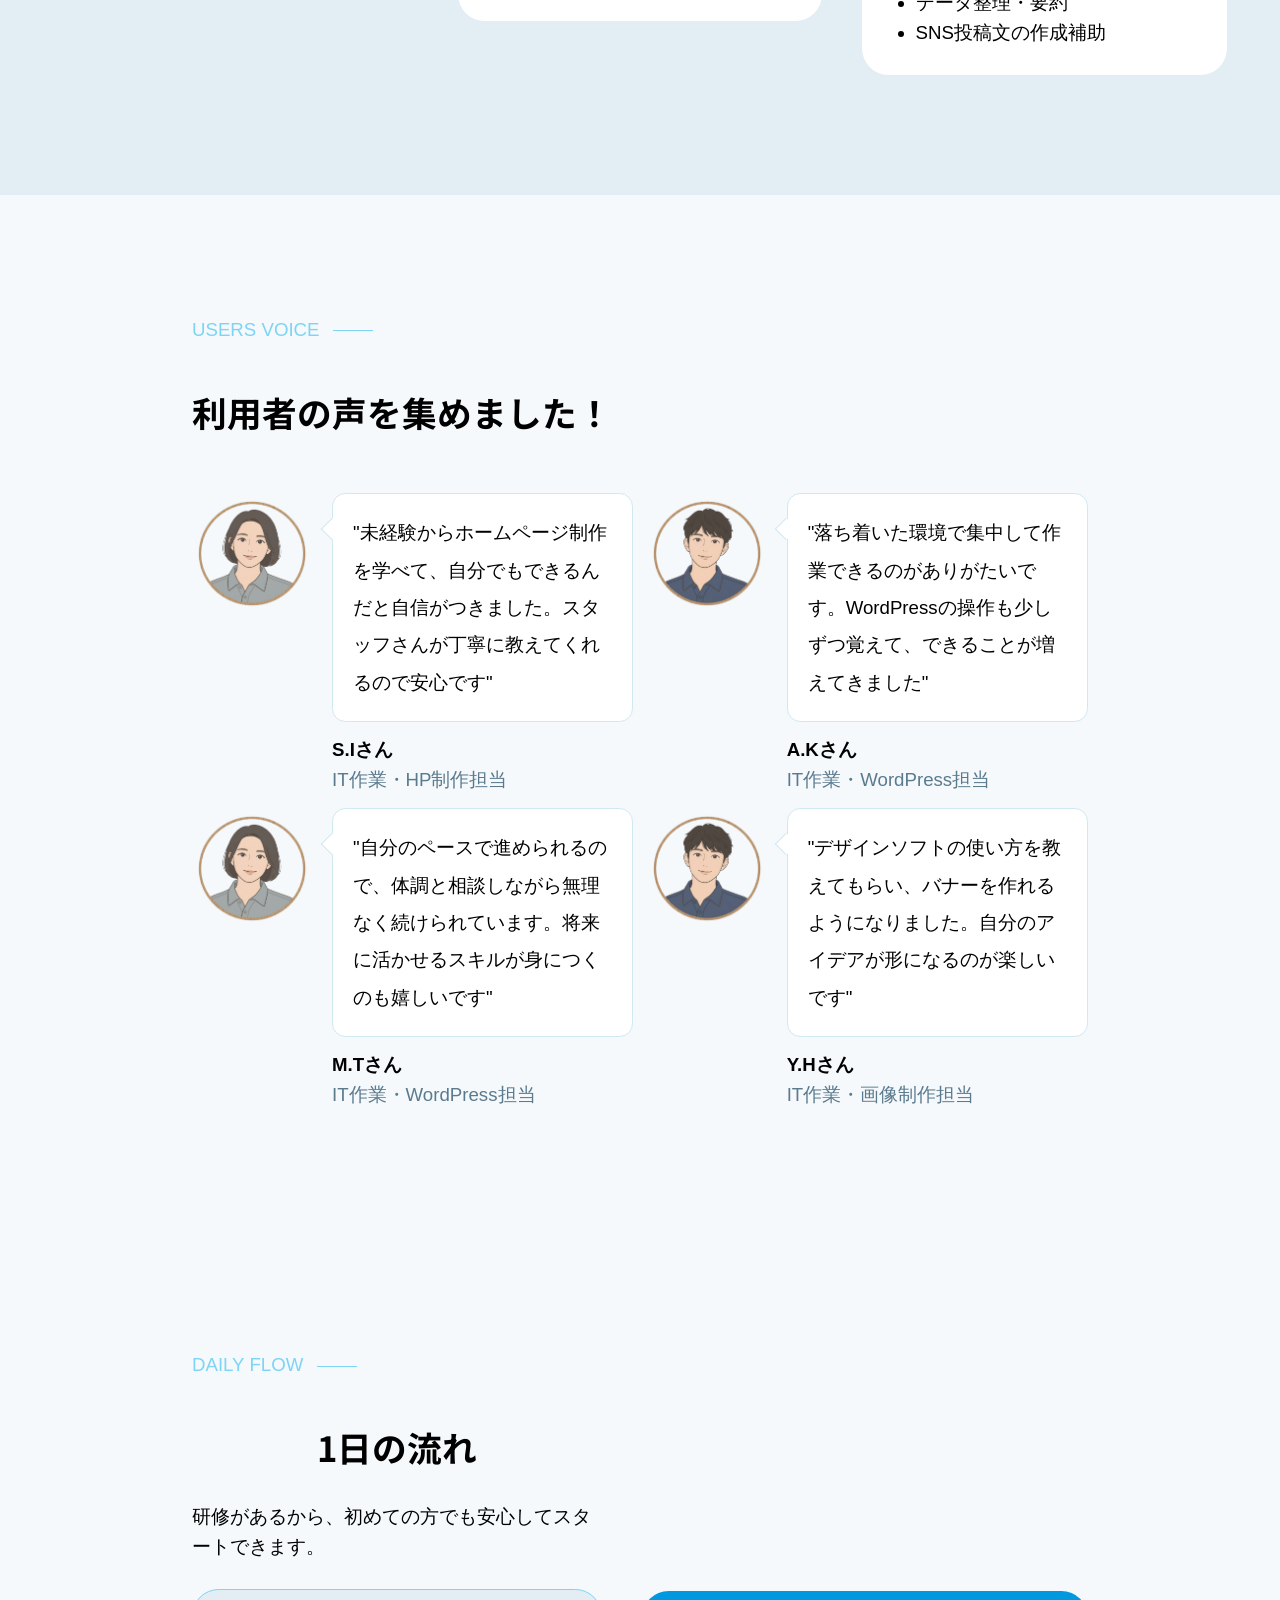
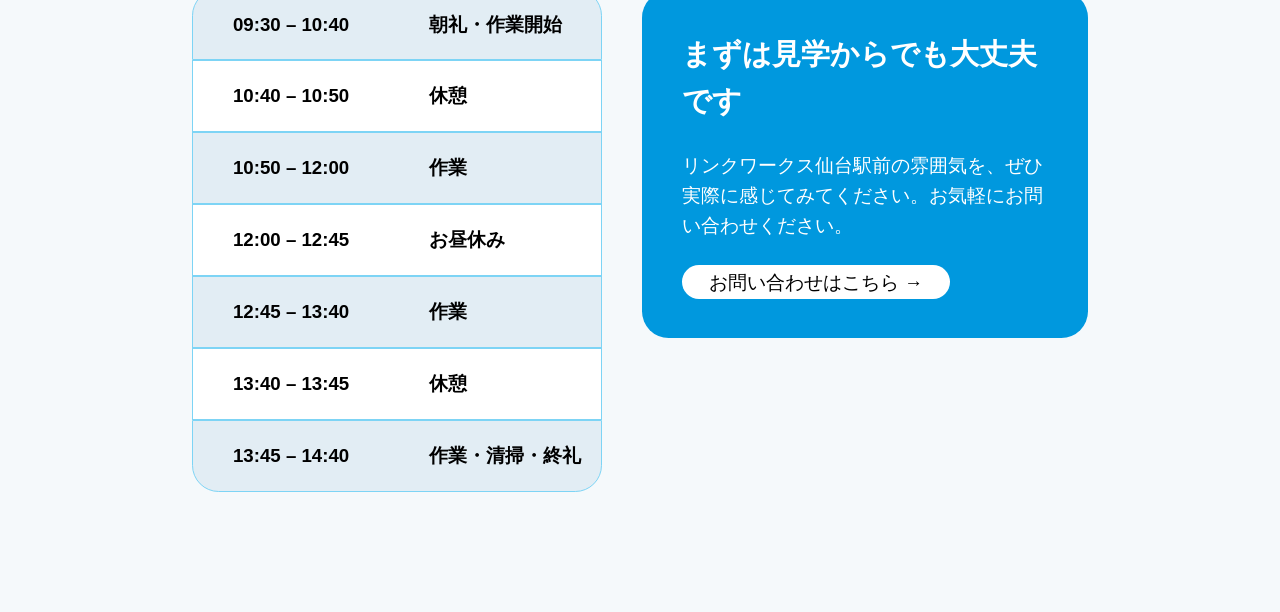
==== commit bbc22a33: "update" ====
--- a/it_works.html
+++ b/it_works.html
@@ -6,7 +6,7 @@
     <title>IT作業について | リンクワークス仙台駅前</title>
     <link rel="preconnect" href="https://fonts.googleapis.com" />
     <link rel="preconnect" href="https://fonts.gstatic.com" crossorigin />
-    <link href="https://fonts.googleapis.com/css2?family=Noto+Serif+JP:wght@400;500;600;700&family=Zen+Maru+Gothic:wght@400;500;700&display=swap" rel="stylesheet" />
+    <link href="https://fonts.googleapis.com/css2?family=Noto+Sans+JP:wght@300;400;500;700&amp;family=Noto+Serif+JP:wght@400;500;600;700&amp;family=Zen+Maru+Gothic:wght@400;500;700&amp;display=swap" rel="stylesheet" />
     <link rel="stylesheet" href="css/reset.css" />
     <link rel="stylesheet" href="css/style.css" />
     <link rel="stylesheet" href="css/it_light_works.css" />
@@ -23,7 +23,7 @@
         <!-- └ コンテンツ側（右） -->
         <div class="hero_content">
           <span class="main_label">IT WORK</span>
-          <h2 class="hero_message">仙台駅から5分、落ち着いて働ける作業所。</h2>
+          <h2 class="hero_message">仙台駅前から5分、落ち着いて働ける作業所。</h2>
           <p class="hero_description">リンクワークス仙台駅前は、仙台西口に構えた就労継続支援A型の施設です。静かな環境のなかで、パソコンを使ったIT作業に取り組めます。</p>
         </div>
       </section>
--- a/css/it_light_works.css
+++ b/css/it_light_works.css
@@ -393,21 +393,10 @@
 }
 
 /* ┌─────────────────────────────────────────┐
-   │ タブレット　向けレスポンシブ                   │
+   │ スマホ　向けレスポンシブ                   │
    └─────────────────────────────────────────┘ */
 
 @media (max-width: 960px) {
-  /* └ 見出し */
-  .hero_message {
-    font-size: 3rem;
-  }
-}
-
-/* ┌─────────────────────────────────────────┐
-   │ スマホ　向けレスポンシブ                   │
-   └─────────────────────────────────────────┘ */
-
-@media (max-width: 500px) {
   /* ┌─────────────────────────────────────────┐
    │ メインビジュアル                        │
    └─────────────────────────────────────────┘ */
@@ -419,15 +408,11 @@
     gap: 3rem;
   }
 
-  .hero_title {
-    font-size: 4rem;
-  }
-
   /* コンテンツパネル（右） */
   .hero_content {
     position: static;
     width: 100%;
-    height: 43rem;
+    height: auto;
   }
 
   /* 背景画像（左） */
@@ -474,9 +459,6 @@
   /* 業務内容エリア */
   .service_area {
     padding: var(--section-margin) 10%;
-    margin-bottom: var(--section-margin);
-    background-color: #e2edf4;
-    color: black;
   }
 
   /* └ カード */
@@ -497,6 +479,5 @@
   /* 一日の流れ CTAエリア */
   .flow_area {
     flex-direction: column;
-    gap: 3rem;
-  }
-}
+  }
+}
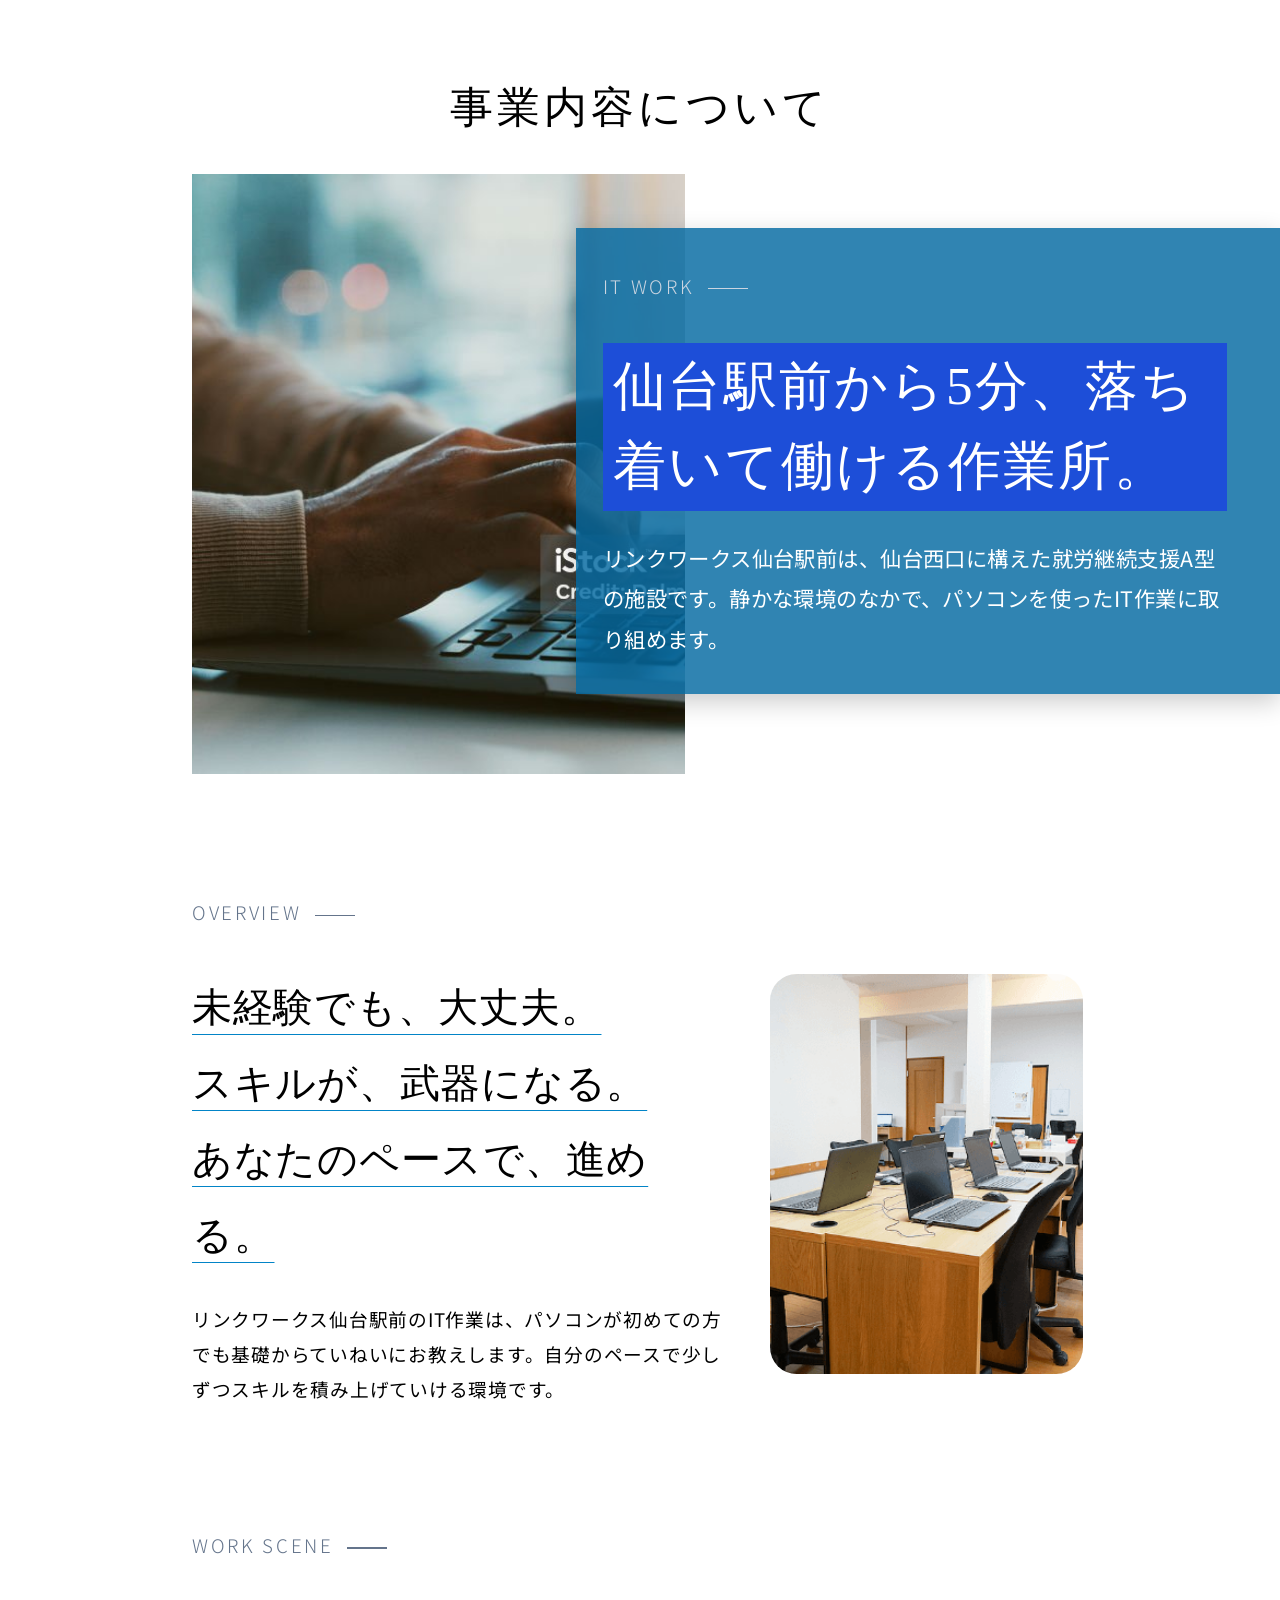
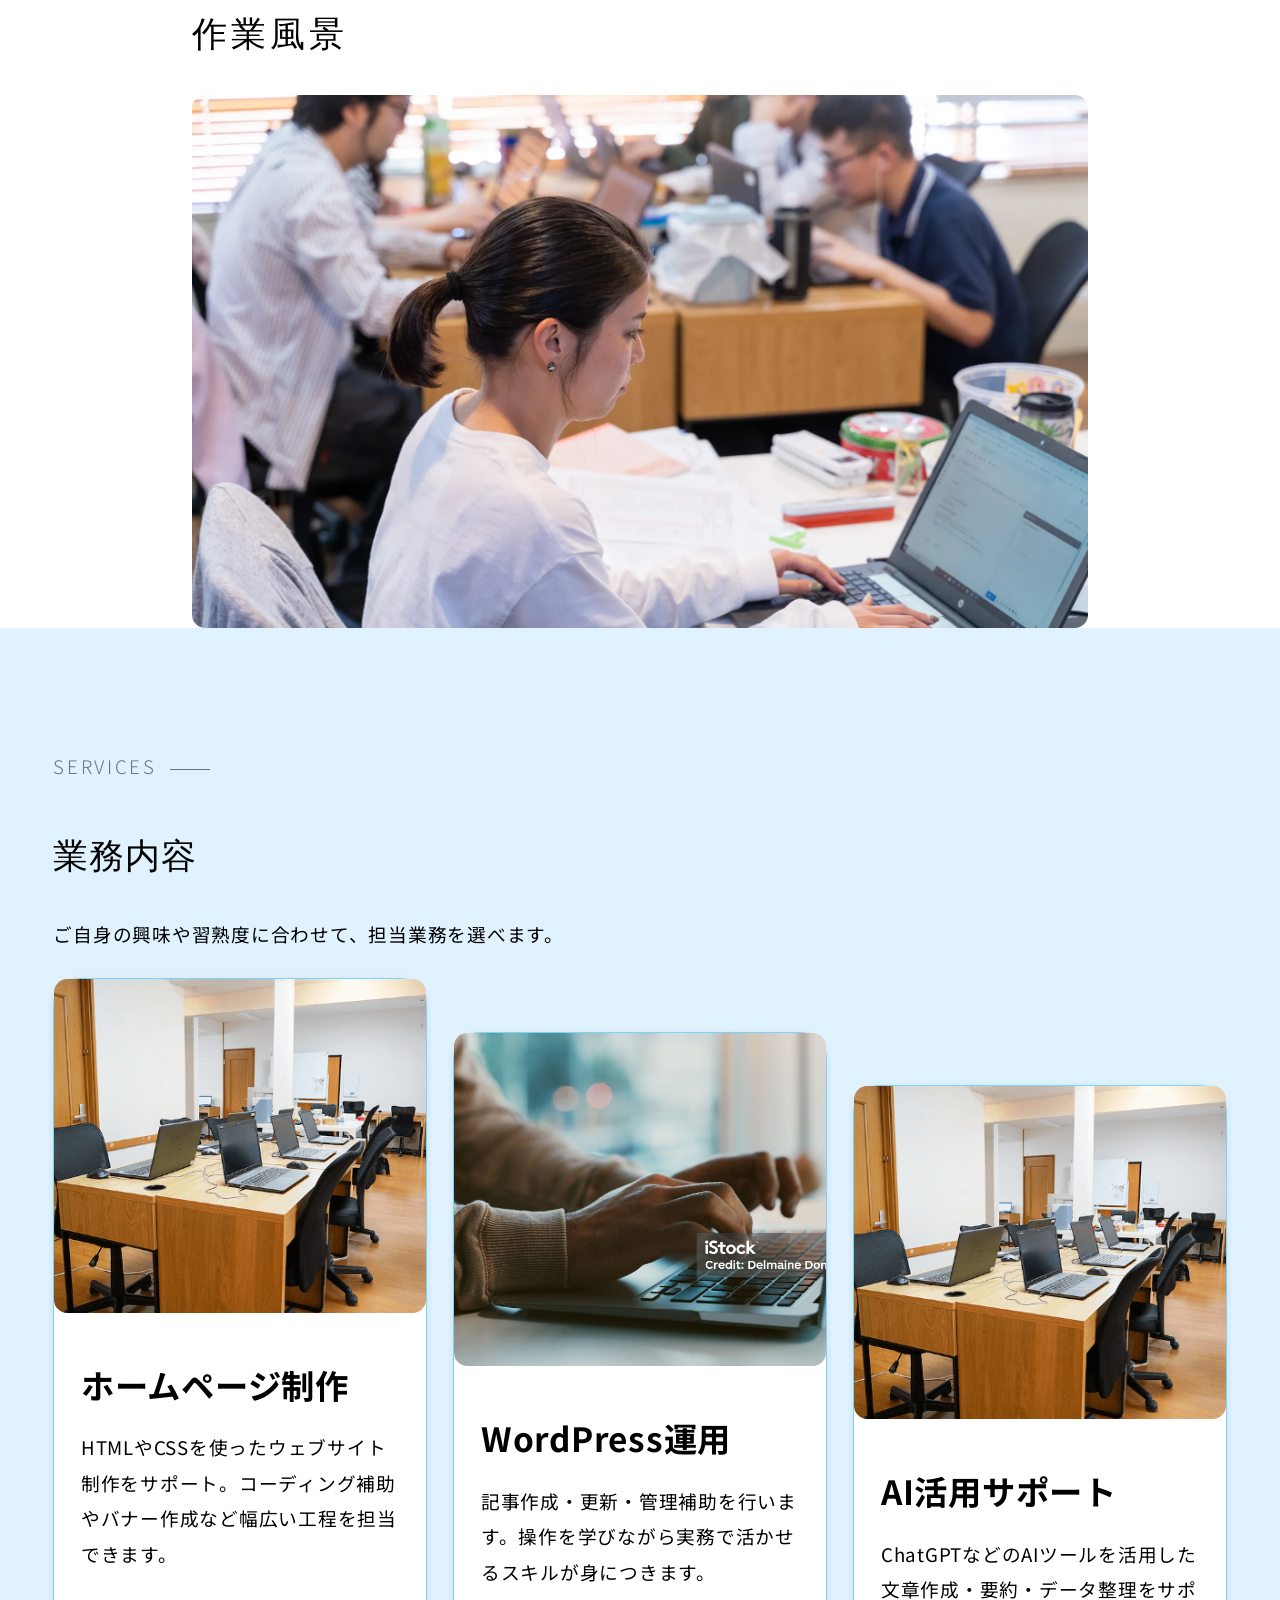
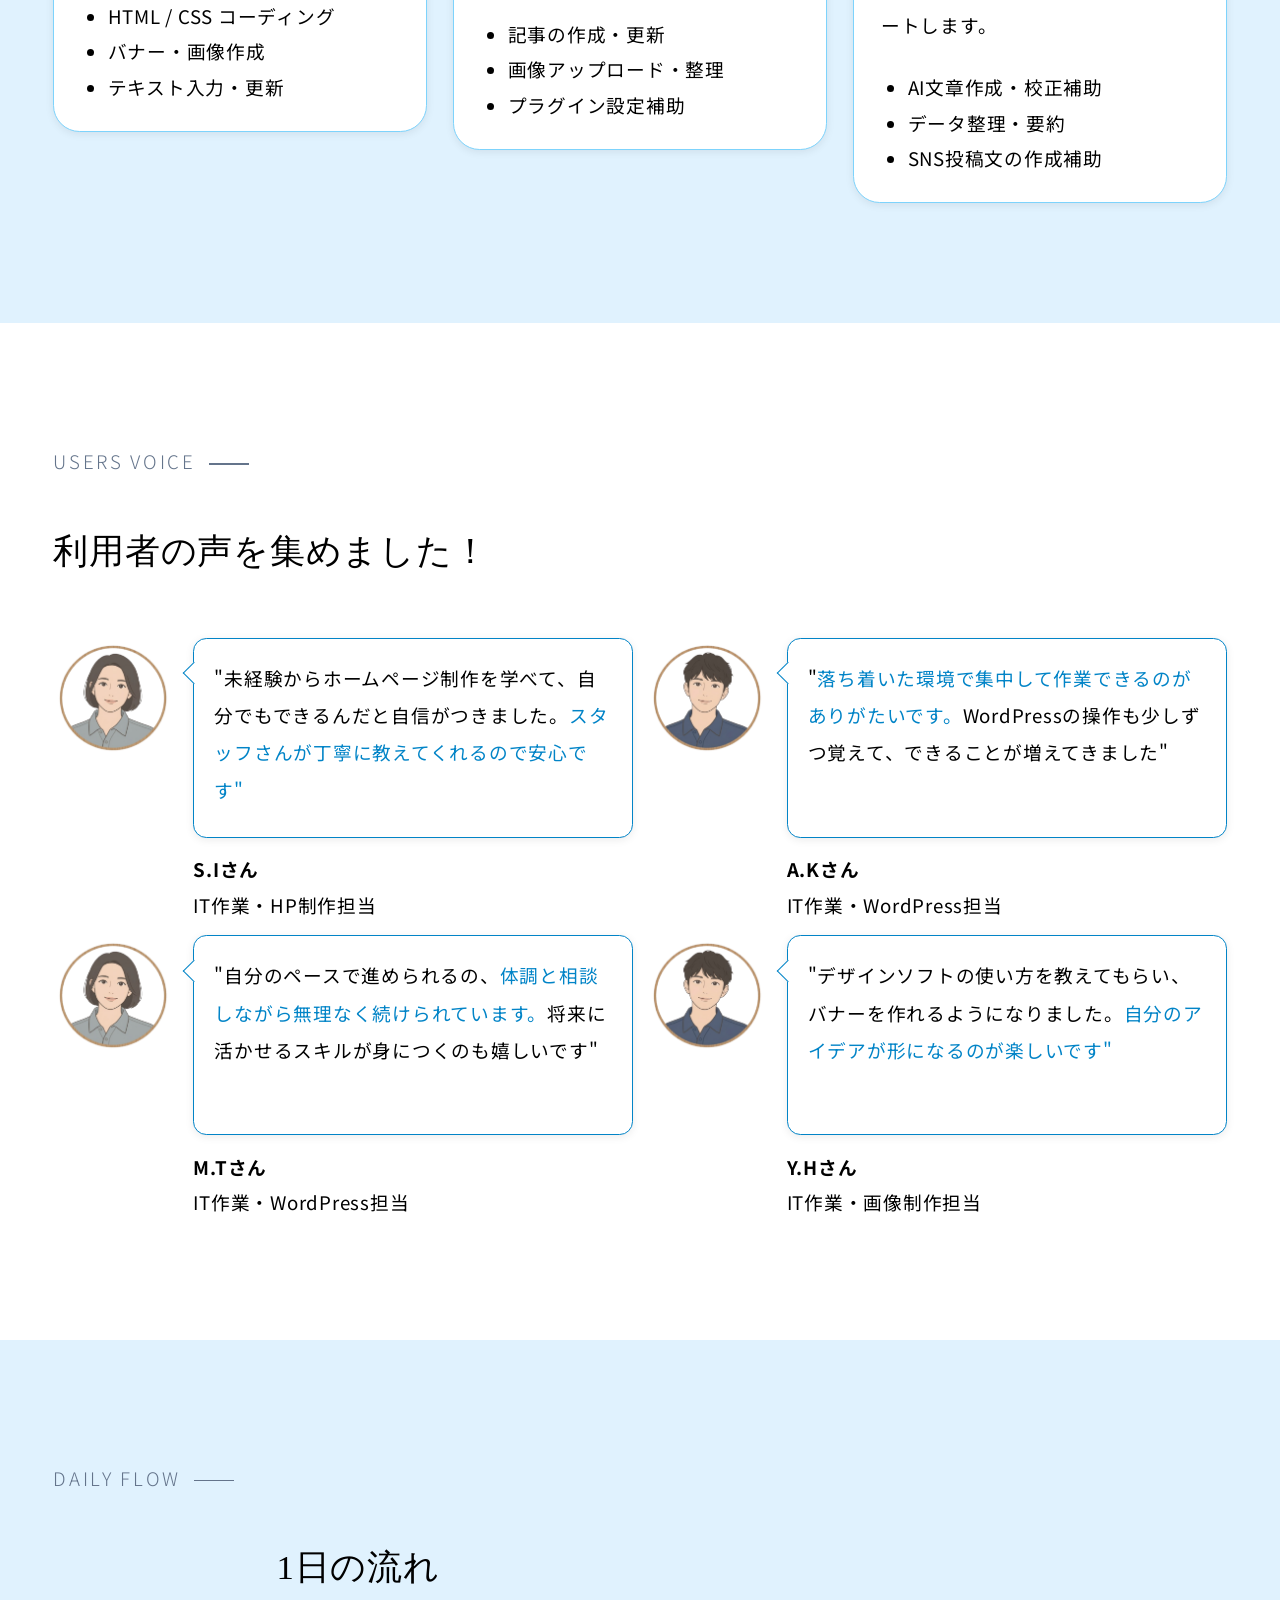
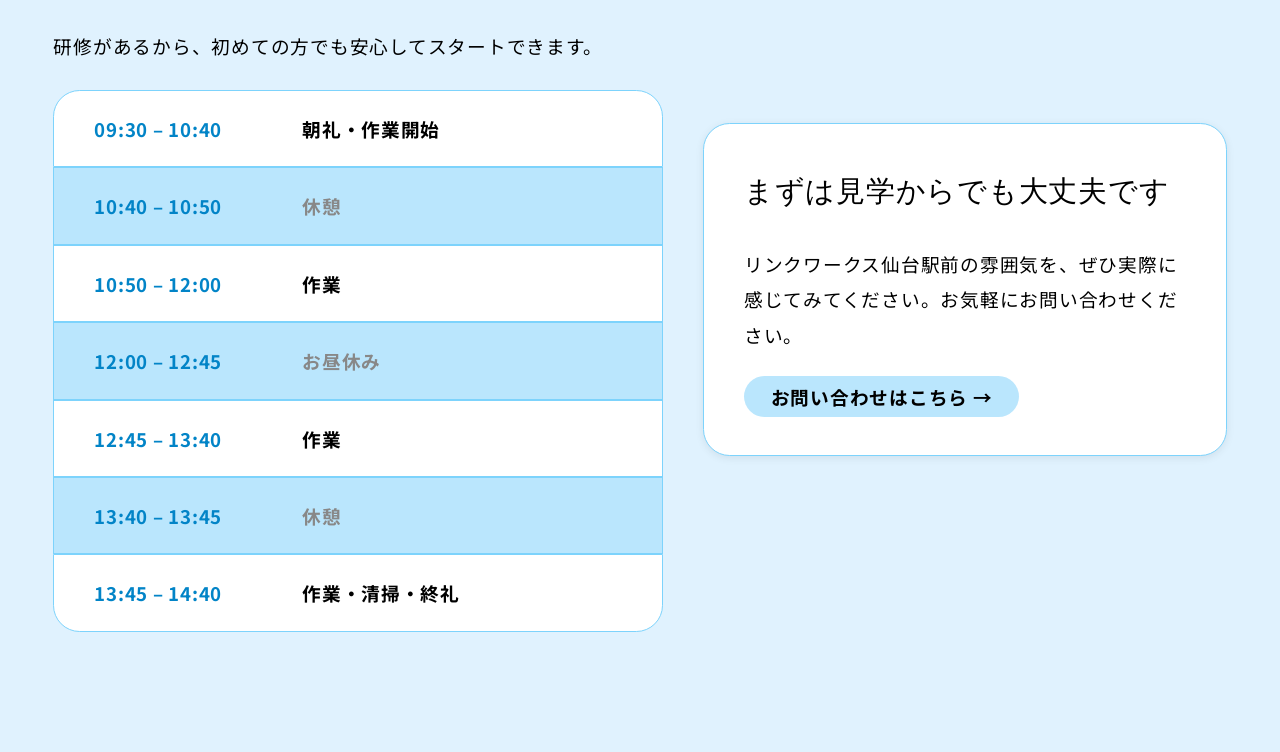
==== commit c9dba1b0: "update" ====
--- a/it_works.html
+++ b/it_works.html
@@ -104,7 +104,7 @@
               <img src="img/女性_利用者の声.png" alt="S.Iさん" />
             </div>
             <div class="voice_body">
-              <p class="voice_quote">"未経験からホームページ制作を学べて、自分でもできるんだと自信がつきました。スタッフさんが丁寧に教えてくれるので安心です"</p>
+              <p class="voice_quote">"未経験からホームページ制作を学べて、自分でもできるんだと自信がつきました。<span class="accent_color">スタッフさんが丁寧に教えてくれるので安心です"</span></p>
               <p class="voice_name">S.Iさん</p>
               <p class="voice_role">IT作業・HP制作担当</p>
             </div>
@@ -115,7 +115,7 @@
               <img src="img/男性_利用者の声.png" alt="A.Kさん" />
             </div>
             <div class="voice_body">
-              <p class="voice_quote">"落ち着いた環境で集中して作業できるのがありがたいです。WordPressの操作も少しずつ覚えて、できることが増えてきました"</p>
+              <p class="voice_quote">"<span class="accent_color">落ち着いた環境で集中して作業できるのがありがたいです。</span>WordPressの操作も少しずつ覚えて、できることが増えてきました"</p>
               <p class="voice_name">A.Kさん</p>
               <p class="voice_role">IT作業・WordPress担当</p>
             </div>
@@ -126,7 +126,7 @@
               <img src="img/女性_利用者の声.png" alt="M.Tさん" />
             </div>
             <div class="voice_body">
-              <p class="voice_quote">"自分のペースで進められるので、体調と相談しながら無理なく続けられています。将来に活かせるスキルが身につくのも嬉しいです"</p>
+              <p class="voice_quote">"自分のペースで進められるの、<span class="accent_color">体調と相談しながら無理なく続けられています。</span>将来に活かせるスキルが身につくのも嬉しいです"</p>
               <p class="voice_name">M.Tさん</p>
               <p class="voice_role">IT作業・WordPress担当</p>
             </div>
@@ -137,7 +137,7 @@
               <img src="img/男性_利用者の声.png" alt="Y.Hさん" />
             </div>
             <div class="voice_body">
-              <p class="voice_quote">"デザインソフトの使い方を教えてもらい、バナーを作れるようになりました。自分のアイデアが形になるのが楽しいです"</p>
+              <p class="voice_quote">"デザインソフトの使い方を教えてもらい、バナーを作れるようになりました。<span class="accent_color">自分のアイデアが形になるのが楽しいです"</span></p>
               <p class="voice_name">Y.Hさん</p>
               <p class="voice_role">IT作業・画像制作担当</p>
             </div>
--- a/css/it_light_works.css
+++ b/css/it_light_works.css
@@ -1,18 +1,45 @@
 :root {
-  --section-margin: 9rem; /* セクション間のマージン */
-  --cream: #f5f9fb; /* デフォルトの背景 */
+  --section-margin: 9rem; /* 各セクションの下に空ける余白 */
+  --cream: #ffffff; /* ページ全体の背景（白） */
+  --accent-color: #0284c7; /* 見出しの下線、役職名(利用者の声)、時刻の青 　⇀強調するときに使用 */
+  --accent: #bae6fd; /* CTAボタンの背景色 */
+  --text-color: black; /* 本文の文字色 */
+  --blue-light: #bae6fd; /* 一日の流れの偶数行の薄い水色＋CTAのボタン */
+  --border: #7dd3fc; /* 枠線・吹き出しの線の水色 ----------- 一日の流れの枠線など*/
+  --section-bg: #e0f2fe; /* 「業務内容」・「一日の流れ」 -----------  のセクション背景色 */
 }
 
 body {
   background: var(--cream);
-  line-height: 1.6;
+  line-height: 1.9;
+  font-family: "Noto Sans JP", sans-serif;
+  font-weight: 400;
+  letter-spacing: 0.04em;
+  color: var(--text-color);
+}
+
+/* 見出しだけ明朝体にしたい */
+.hero_title,
+.overview_title,
+.service_title,
+.voice_title,
+.flow_title,
+.cta_title,
+.hero_message,
+.work_title {
+  font-family: "Noto Serif JP", serif;
+  font-weight: 500;
+}
+
+.main_label {
+  font-weight: 300;
+  letter-spacing: 0.3em;
+  text-transform: uppercase;
 }
 
 /* ┌─────────────────────────────────────────┐
    │ メインビジュアル                        │
    └─────────────────────────────────────────┘ */
-
-/* メインビジュアル全体（画像＋パネル重ね） */
 .hero_area {
   position: relative;
   padding-top: 5rem;
@@ -25,15 +52,13 @@
   margin-bottom: 2rem;
 }
 
-/* 背景画像（左） */
 .hero_image {
   width: 55%;
   height: 45rem;
   object-fit: cover;
-  border-radius: 2rem;
-}
-
-/* コンテンツパネル（右） */
+  border-radius: 0;
+}
+
 .hero_content {
   position: absolute;
   bottom: 6rem;
@@ -44,16 +69,25 @@
   color: white;
 
   padding: 3rem 4rem 2rem 2rem;
-  background-color: #0098de;
-  border-radius: 2rem;
-}
-
-/* └ ラベル */
+  background-color: rgba(3, 105, 161, 0.82);
+  box-shadow: 0 8px 24px rgba(0, 0, 0, 0.2);
+}
+
+/* 青背景のときはラベルを薄色にする */
+.hero_content .main_label {
+  color: #cbd5e1;
+}
+
+.hero_content .main_label::after {
+  background-color: #cbd5e1;
+}
+
 .main_label {
   display: block;
   font-size: 1.4rem;
   margin-bottom: 3rem;
-  color: #7dd4f5;
+  color: #64748b;
+  letter-spacing: 0.2rem;
 }
 
 .main_label::after {
@@ -62,23 +96,25 @@
 
   width: 3rem;
   height: 0.1rem;
-  background-color: #7dd4f5;
+  background-color: #64748b;
 
   vertical-align: middle;
 
   margin-left: 1rem;
 }
 
-/* └ 見出し */
 .hero_message {
   font-size: 4rem;
   font-weight: 400;
   letter-spacing: 0.04em;
   line-height: 1.5;
   margin-bottom: 2rem;
-}
-
-/* └ 説明文 */
+
+  /* 文字の後ろだけ色をつける */
+  background-color: #1d4ed8;
+  padding: 0.3rem 0.8rem;
+}
+
 .hero_description {
   font-size: 1.6rem;
   letter-spacing: 0.02em;
@@ -89,8 +125,6 @@
 /* ┌─────────────────────────────────────────┐
    │ OVERVIEW                                │
    └─────────────────────────────────────────┘ */
-
-/* 概要セクション */
 .overview_area {
   display: flex;
   margin: 0 auto;
@@ -98,23 +132,21 @@
   margin-bottom: var(--section-margin);
 }
 
-/* └ テキスト側（左） */
 .overview_content {
   width: 60%;
 }
 
-/* タイトル */
 .overview_title {
   font-size: 3rem;
   font-weight: 400;
   text-decoration: underline;
   text-underline-offset: 1rem;
   text-decoration-thickness: 0.1rem;
-
-  margin-bottom: 2rem;
-}
-
-/* └ 画像側（右） */
+  text-decoration-color: var(--accent-color);
+
+  margin-bottom: 2rem;
+}
+
 .overview_img {
   margin-top: 6rem;
   width: 35%;
@@ -142,26 +174,21 @@
 /* ┌─────────────────────────────────────────┐
    │ 業務内容                                │
    └─────────────────────────────────────────┘ */
-
-/* 業務内容エリア */
 .service_area {
-  margin-bottom: var(--section-margin);
+  margin-bottom: 0;
   padding: var(--section-margin) 4rem;
-  background-color: #e2edf4;
-  color: black;
-}
-
-/* タイトル */
+  background-color: var(--section-bg);
+  color: var(--text-color);
+}
+
 .service_title {
   margin-bottom: 2rem;
 }
 
-/* リード文 */
 .service_lead {
   margin-bottom: 2rem;
 }
 
-/* カードラッパー */
 .service_wrapper {
   display: flex;
   justify-content: space-between;
@@ -169,13 +196,16 @@
   gap: 2rem;
 }
 
-/* └ カード */
 .service_item {
-  width: calc((100% - 6rem) / 3);
-  background-color: white;
+  flex: 1;
+  background-color: #ffffff;
+  border: 1px solid var(--border);
   border-radius: 2rem;
-}
-
+  color: var(--text-color);
+  box-shadow: 0 2px 8px rgba(0, 0, 0, 0.08);
+}
+
+/* カードを階段状に並べるために2枚目・3枚目を下げる */
 .service_item:nth-child(2) {
   margin-top: 4rem;
 }
@@ -183,7 +213,6 @@
   margin-top: 8rem;
 }
 
-/* カード画像 */
 .service_img {
   width: 100%;
   height: 25rem;
@@ -192,7 +221,6 @@
   margin-bottom: 3rem;
 }
 
-/* カードタイトル */
 .service_item_title {
   font-size: 2.5rem;
   font-weight: bold;
@@ -200,18 +228,15 @@
   padding-left: 2rem;
 }
 
-/* カード説明文 */
 .service_item_description {
   padding: 0 2rem;
   margin-bottom: 2rem;
 }
 
-/* リスト */
 .service_list {
   padding: 0 2rem 2rem 4rem;
 }
 
-/* リスト項目 */
 .service_list li {
   list-style: disc;
 }
@@ -219,11 +244,11 @@
 /* ┌─────────────────────────────────────────┐
    │ 利用者の声                              │
    └─────────────────────────────────────────┘ */
-
-/* セクション全体 */
 .voice_area {
-  padding-bottom: var(--section-margin);
-  margin-bottom: var(--section-margin);
+  padding: var(--section-margin) 4rem;
+  margin-bottom: 0;
+  background-color: white;
+  color: var(--text-color);
 }
 
 .voice_title {
@@ -231,27 +256,24 @@
   margin-bottom: 4rem;
 }
 
-/* 2列グリッド */
 .voice_wrapper {
   display: grid;
   grid-template-columns: 1fr 1fr;
   gap: 1rem;
 }
 
-/* カード: 写真(左) + 吹き出し+名前(右) */
+/* 写真＋吹き出しを横並びに */
 .voice_card {
   display: flex;
   gap: 1.5rem;
   align-items: flex-start;
 }
 
-/* 丸い写真 */
 .voice_photo {
   flex-shrink: 0;
   width: 9rem;
   height: 9rem;
   border-radius: 50%;
-  overflow: hidden;
 }
 
 .voice_photo img {
@@ -260,75 +282,66 @@
   object-fit: cover;
 }
 
-/* 吹き出し本体 */
 .voice_quote {
   position: relative;
   background: white;
-  border: 0.1rem solid #d0e8f2;
+  border: 0.1rem solid var(--accent-color);
   border-radius: 1rem;
   padding: 1.5rem;
   line-height: 2;
   margin-bottom: 1rem;
   min-height: 15rem;
-}
-
-/* 吹き出しの三角 */
+  color: var(--text-color);
+  box-shadow: 0 2px 8px rgba(0, 0, 0, 0.08);
+}
+
+/* 吹き出しの左に三角のしっぽ */
 .voice_quote::before {
   content: "";
   position: absolute;
-  left: -0.7rem;
+  left: -0.6rem;
   top: 2rem;
   width: 1.2rem;
   height: 1.2rem;
   background: white;
-  border-left: 0.1rem solid #d0e8f2;
-  border-bottom: 0.1rem solid #d0e8f2;
+  border-left: 0.1rem solid var(--accent-color);
+  border-bottom: 0.1rem solid var(--accent-color);
   transform: rotate(45deg);
 }
 
-/* 名前・役割 */
 .voice_name {
   font-weight: bold;
 }
 
-.voice_role {
-  color: #5a7a8e;
-}
-
 /* ┌─────────────────────────────────────────┐
    │ 一日の流れ　CTA                        │
    └─────────────────────────────────────────┘ */
-
-/* 一日の流れ CTAエリア */
 .flow_area {
   display: flex;
   align-items: center;
   justify-content: center;
   gap: 3rem;
-  padding-bottom: var(--section-margin);
-}
-
-/* └ タイムライン側（左） */
+  padding: var(--section-margin) 4rem;
+  background-color: var(--section-bg);
+  color: var(--text-color);
+}
+
 .flow_content {
   width: 100%;
 }
 
-/* タイトル */
 .flow_title {
   text-align: center;
 }
 
-/* リード文 */
 .flow_lead {
   margin-bottom: 2rem;
 }
 
-/* タイムラインリスト */
 .flow_list {
   list-style: none;
 }
 
-/* タイムラインの各行 */
 .flow_item {
   display: flex;
   justify-content: flex-start;
@@ -336,9 +349,10 @@
   padding: 1rem;
   font-weight: bold;
 
-  border: 0.1rem solid #7dd4f5;
-}
-
+  border: 0.1rem solid var(--border);
+}
+
+/* 最初と最後だけ角丸にする */
 .flow_item:nth-child(1) {
   border-radius: 2rem 2rem 0 0;
 }
@@ -347,125 +361,109 @@
   border-radius: 0 0 2rem 2rem;
 }
 
+/* 行を交互に色分けして縞模様にする */
 .flow_item:nth-child(odd) {
-  background-color: #e2edf4;
+  background-color: #ffffff;
 }
 
 .flow_item:nth-child(even) {
-  background-color: white;
-}
-
-/* └ 時刻（左） */
+  background-color: var(--blue-light);
+  color: #888888; /* 文字色を少し薄くして休憩っぽく */
+}
+
 .flow_time {
   padding: 0.5rem 2rem;
-}
-
-/* └ 作業内容（右） */
+  color: var(--accent-color);
+  font-weight: bold;
+}
+
 .flow_task {
   padding-left: 4rem;
 }
 
-/* CTAパネル */
+/* CTA */
 .cta_panel {
   margin-top: 6.5rem;
   padding: 3rem;
-  background-color: #0098de;
+  background-color: #ffffff;
+  border: 1px solid var(--border);
   border-radius: 2rem;
-  color: white;
-}
-
-/* CTAタイトル */
+  color: var(--text-color);
+  box-shadow: 0 2px 8px rgba(0, 0, 0, 0.08);
+}
+
 .cta_title {
   margin-bottom: 2rem;
 }
 
-/* CTA説明文 */
 .cta_description {
   margin-bottom: 2rem;
 }
 
-/* CTAリンク */
 .cta_link {
-  background-color: white;
-  color: black;
+  background-color: var(--blue-light);
+  color: var(--text-color);
   padding: 0.5rem 2rem;
   border-radius: 2rem;
+  font-weight: bold;
 }
 
 /* ┌─────────────────────────────────────────┐
    │ スマホ　向けレスポンシブ                   │
    └─────────────────────────────────────────┘ */
-
 @media (max-width: 960px) {
-  /* ┌─────────────────────────────────────────┐
-   │ メインビジュアル                        │
-   └─────────────────────────────────────────┘ */
-
-  /* メインビジュアル全体（画像＋パネル重ね） */
+  /* ヒーローは縦並びにする */
   .hero_area {
     display: flex;
     flex-direction: column;
     gap: 3rem;
   }
 
-  /* コンテンツパネル（右） */
   .hero_content {
     position: static;
     width: 100%;
     height: auto;
   }
 
-  /* 背景画像（左） */
   .hero_image {
     width: 100%;
   }
 
-  /* └ テキスト側（左） */
   .overview_content {
     width: 100%;
   }
 
-  /* タイトル */
   .overview_title {
     width: 100%;
     font-size: 2.3rem;
   }
 
-  /* └ 画像側（右） */
+  /* スマホでは画像を隠す */
   .overview_img {
     display: none;
   }
 
-  /* ┌─────────────────────────────────────────┐
-   │ 利用者の声                              │
-   └─────────────────────────────────────────┘ */
-
-  /* 2列グリッド */
+  /* 利用者の声を2列から1列に切り替え */
   .voice_wrapper {
     grid-template-columns: 1fr;
   }
 
-  /* ┌─────────────────────────────────────────┐
-   │ 業務内容                                │
-   └─────────────────────────────────────────┘ */
-
-  /* カードラッパー */
+  /* 業務内容カードを横並びから縦並びに変える */
   .service_wrapper {
     flex-direction: column;
     align-items: center;
     gap: 3rem;
   }
 
-  /* 業務内容エリア */
   .service_area {
     padding: var(--section-margin) 10%;
   }
 
-  /* └ カード */
   .service_item {
     width: 100%;
   }
 
+  /* PC版でつけた段差をスマホではなくす */
   .service_item:nth-child(2) {
     margin-top: 0rem;
   }
@@ -473,11 +471,11 @@
     margin-top: 0rem;
   }
 
-  /* ┌─────────────────────────────────────────┐
-   │ 一日の流れ　CTA                        │
-   └─────────────────────────────────────────┘ */
-  /* 一日の流れ CTAエリア */
   .flow_area {
     flex-direction: column;
   }
 }
+
+.accent_color {
+  color: var(--accent-color);
+}
